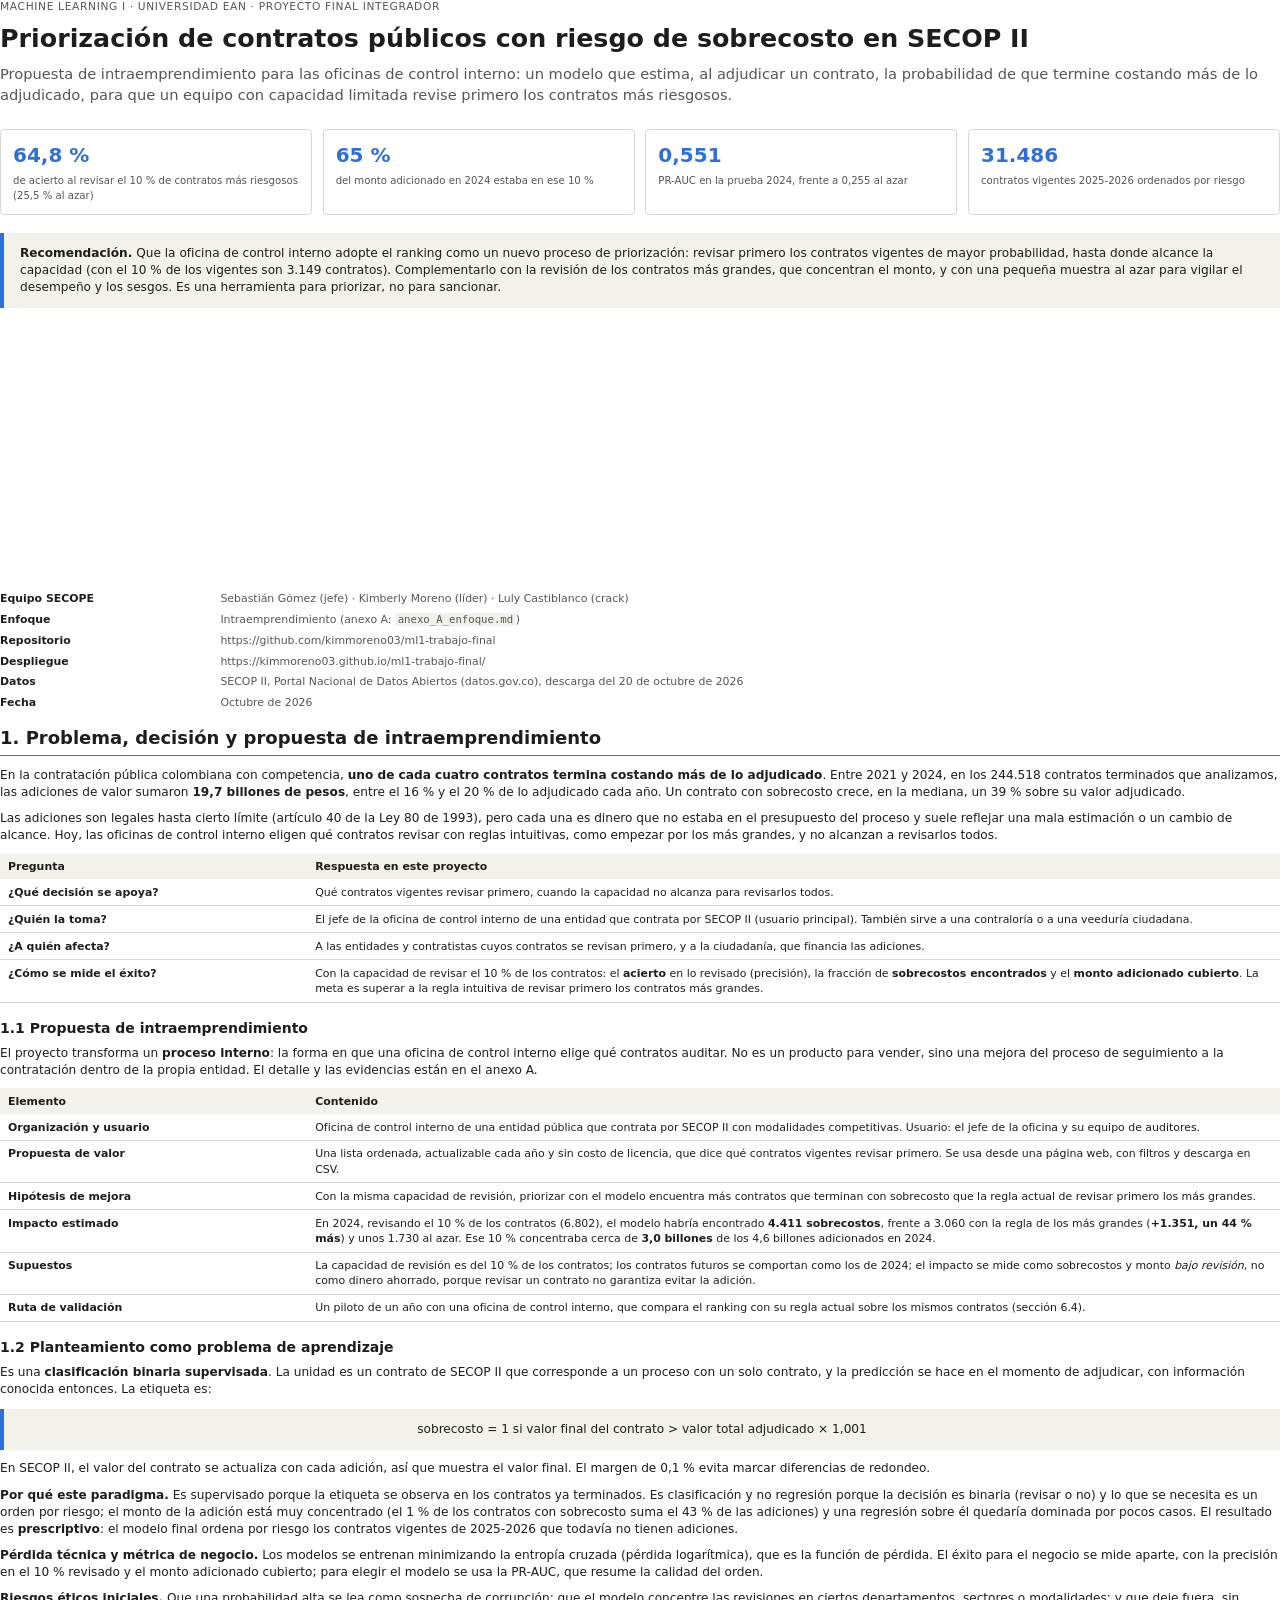
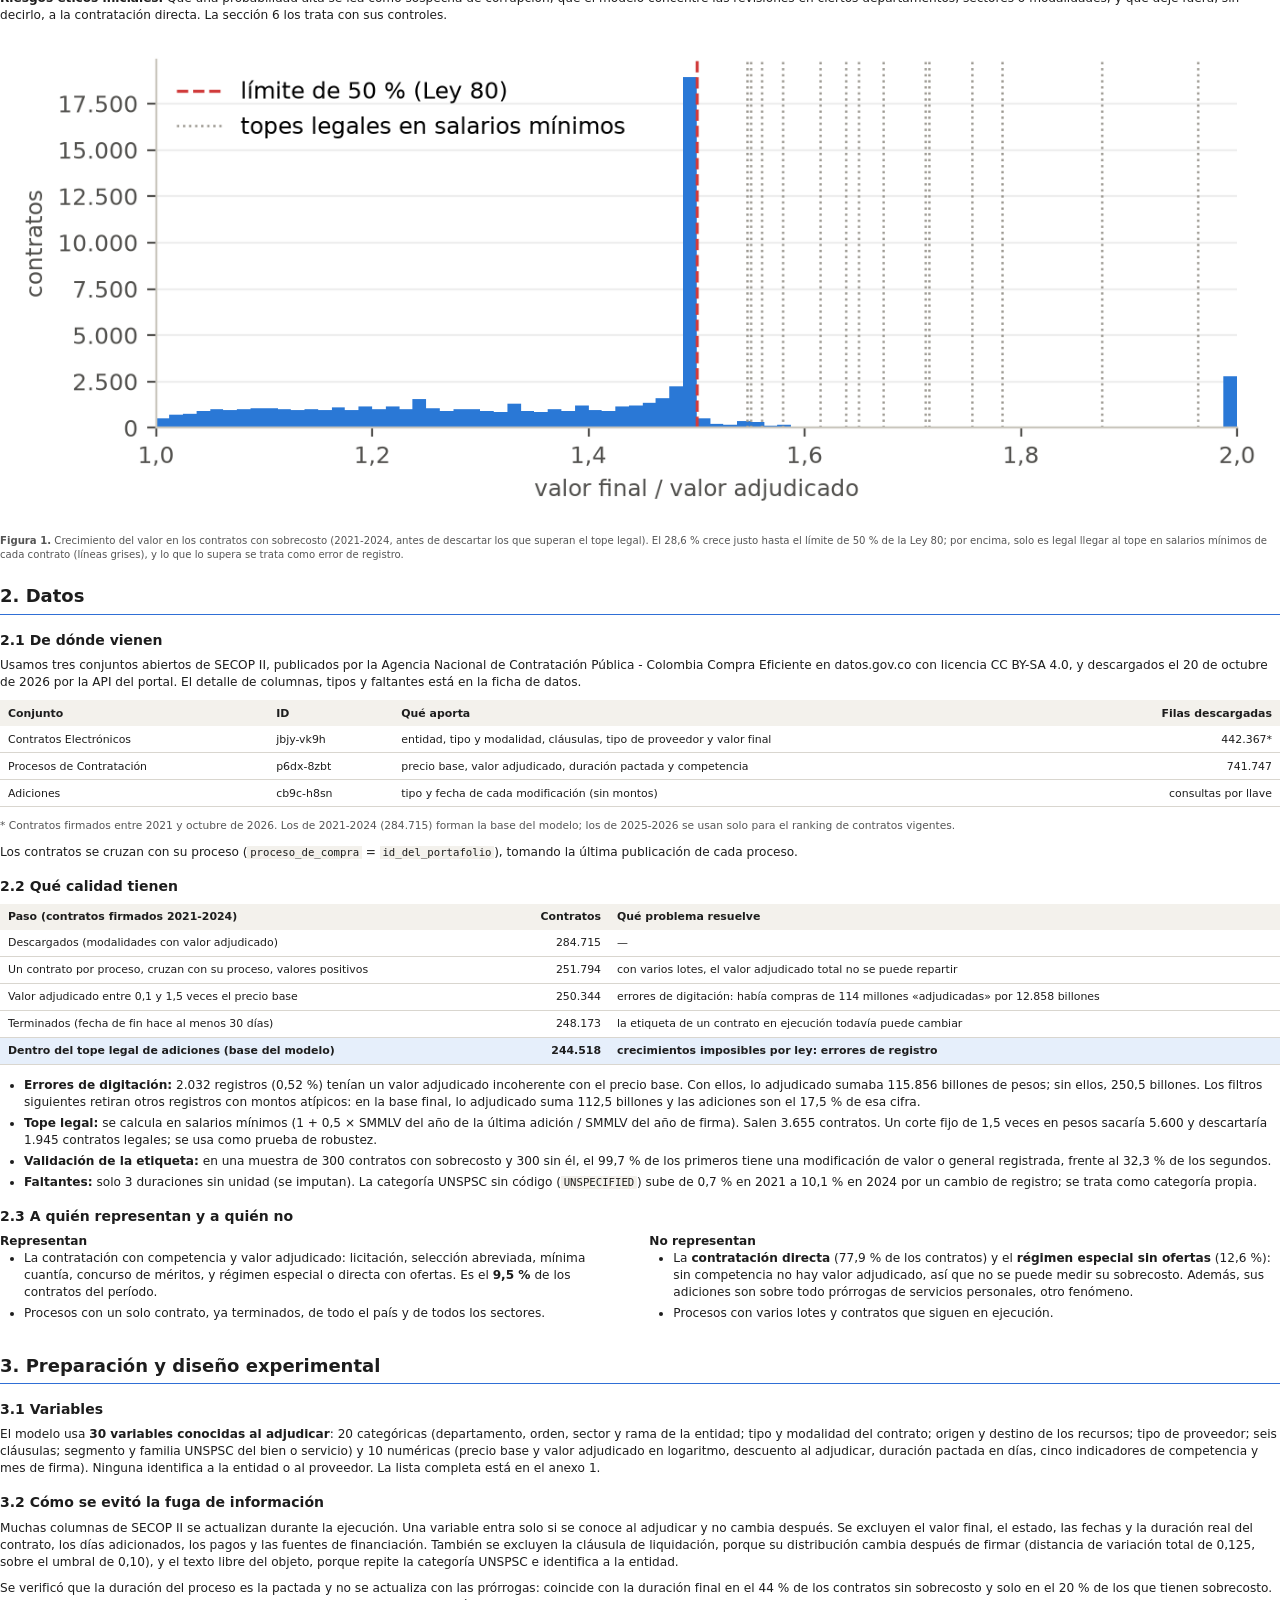
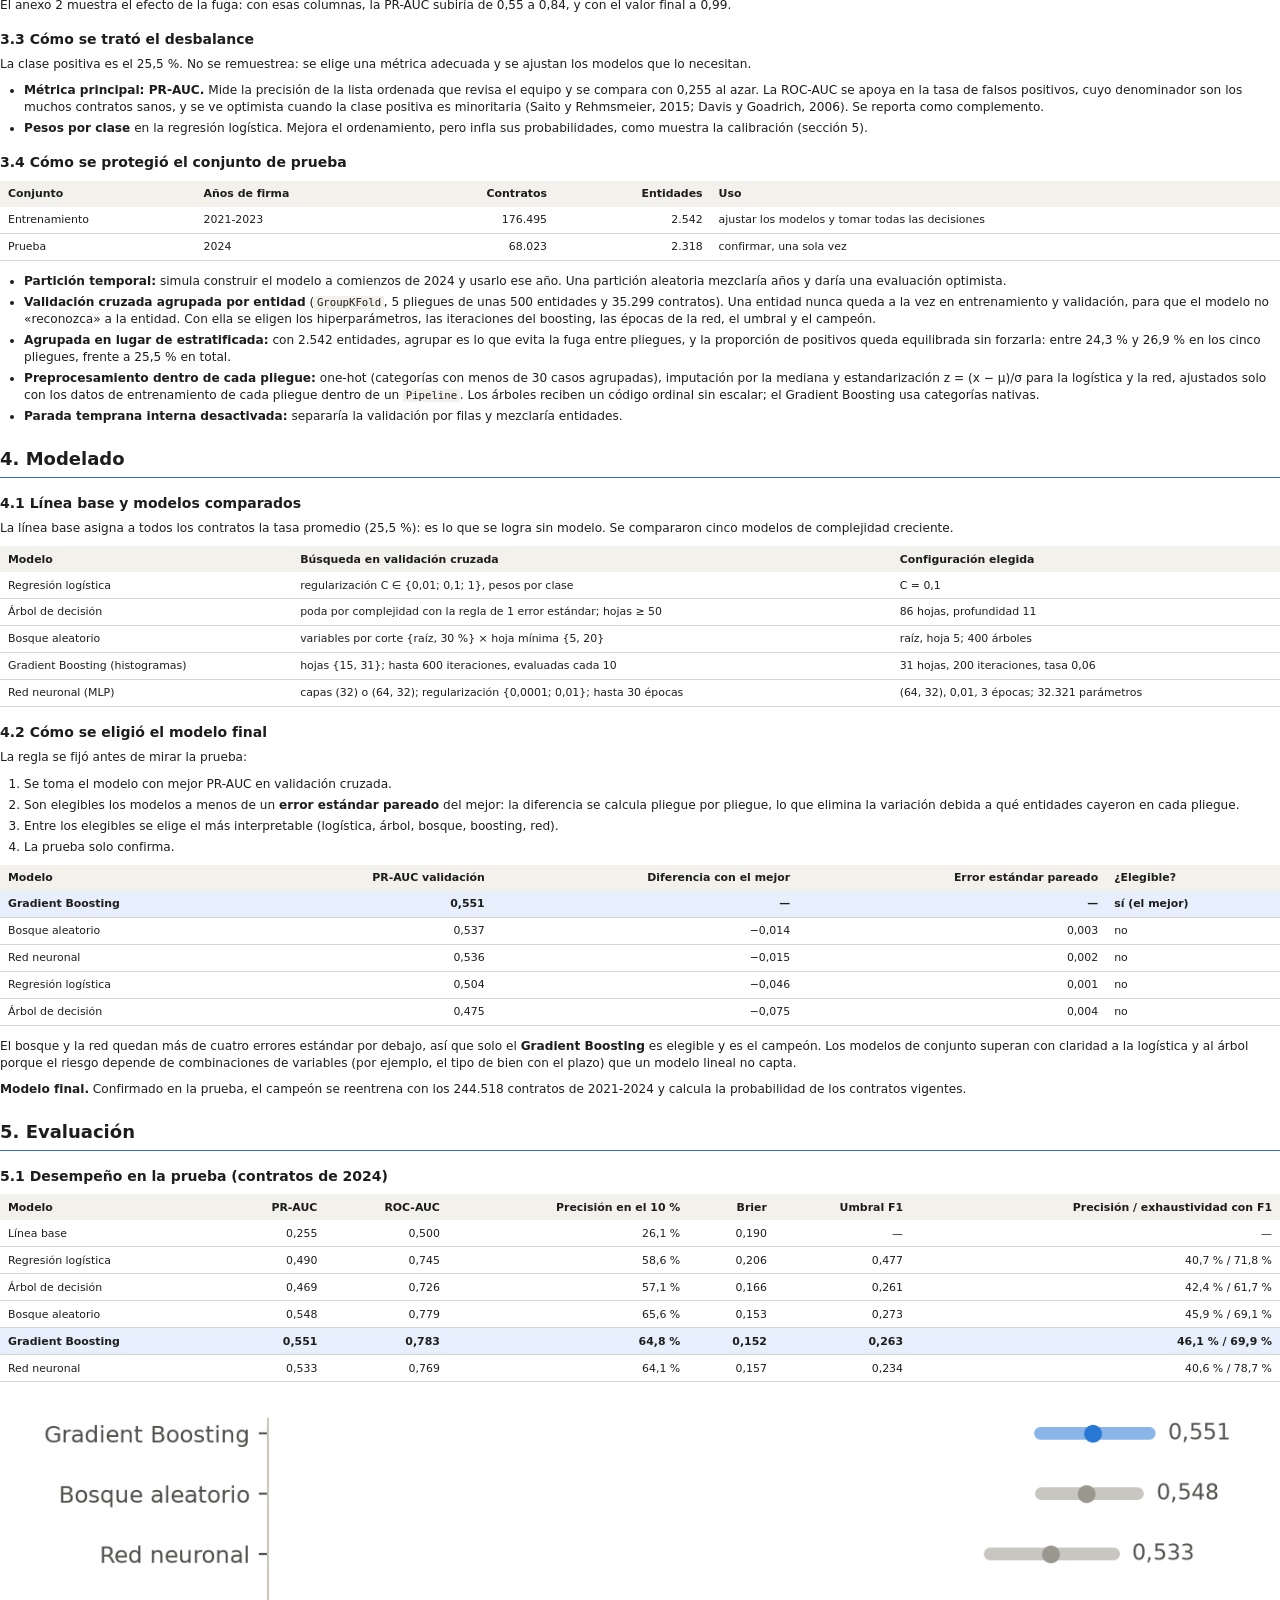
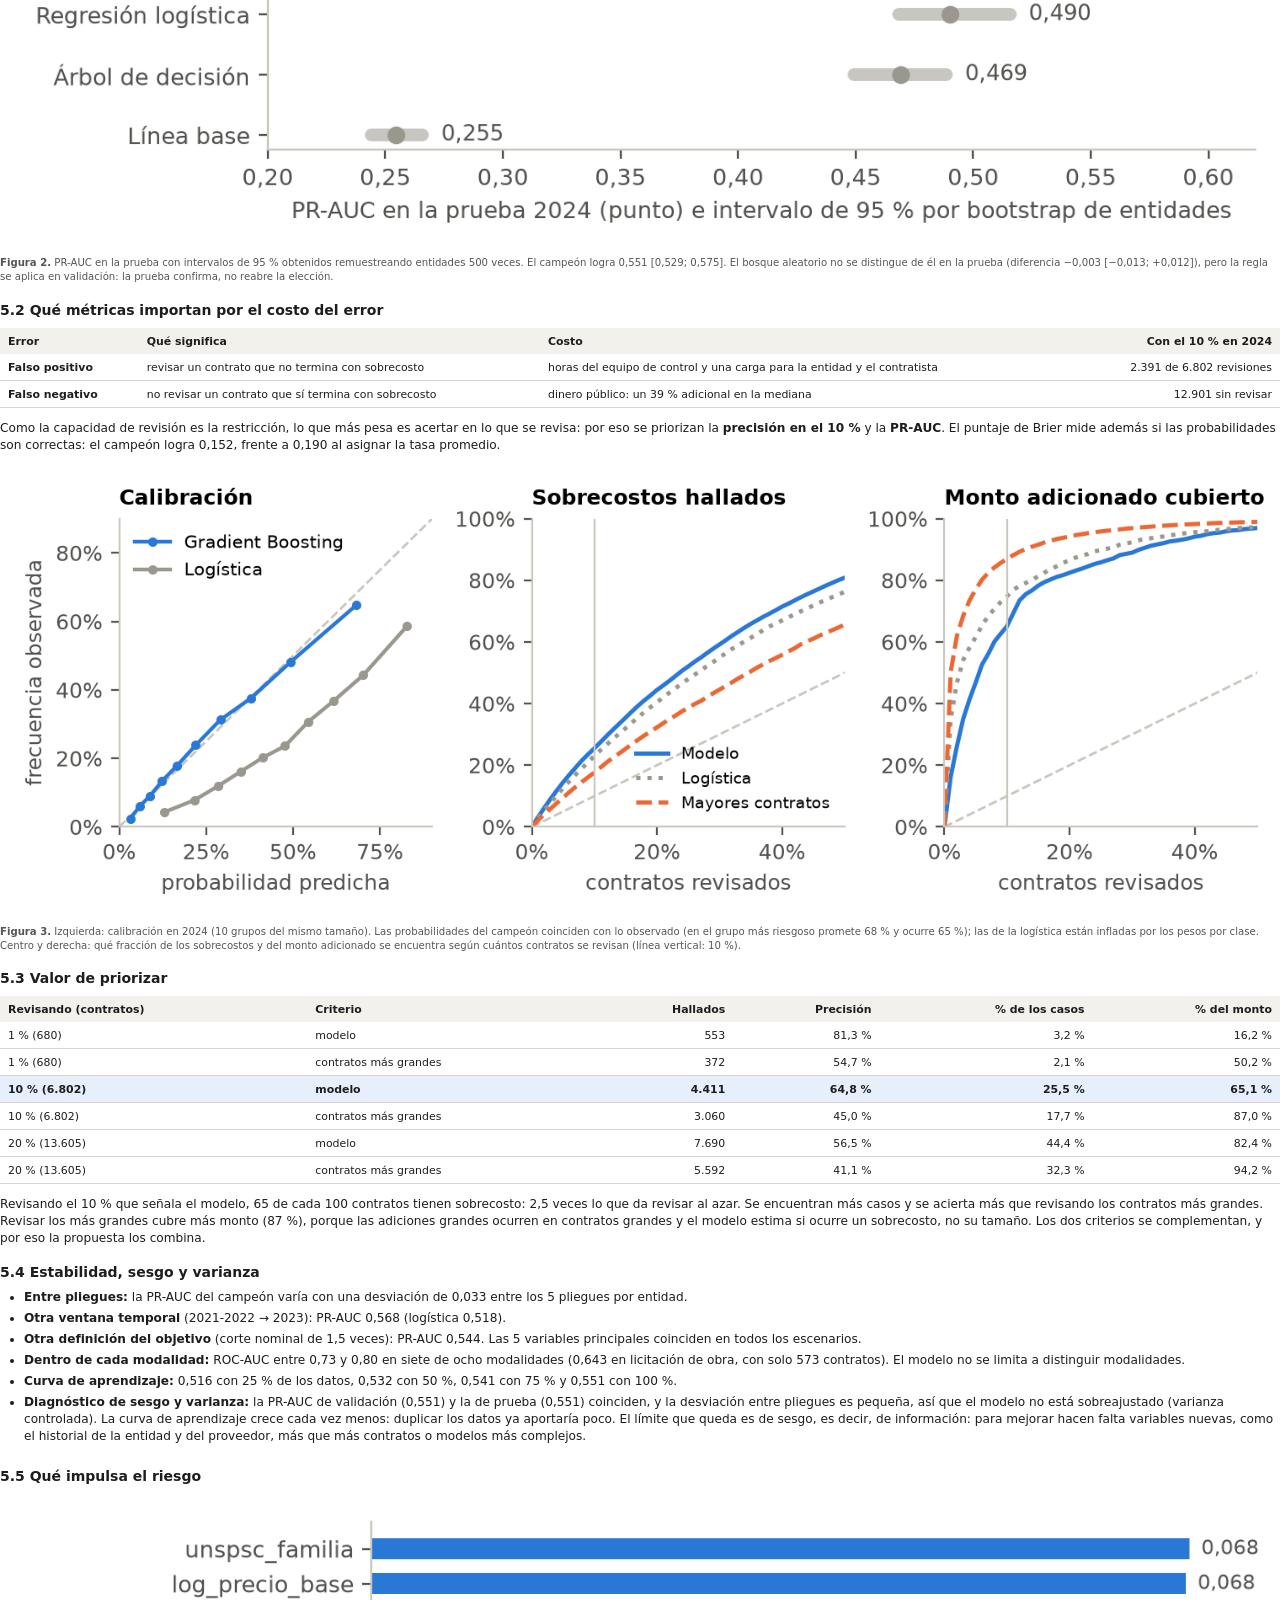
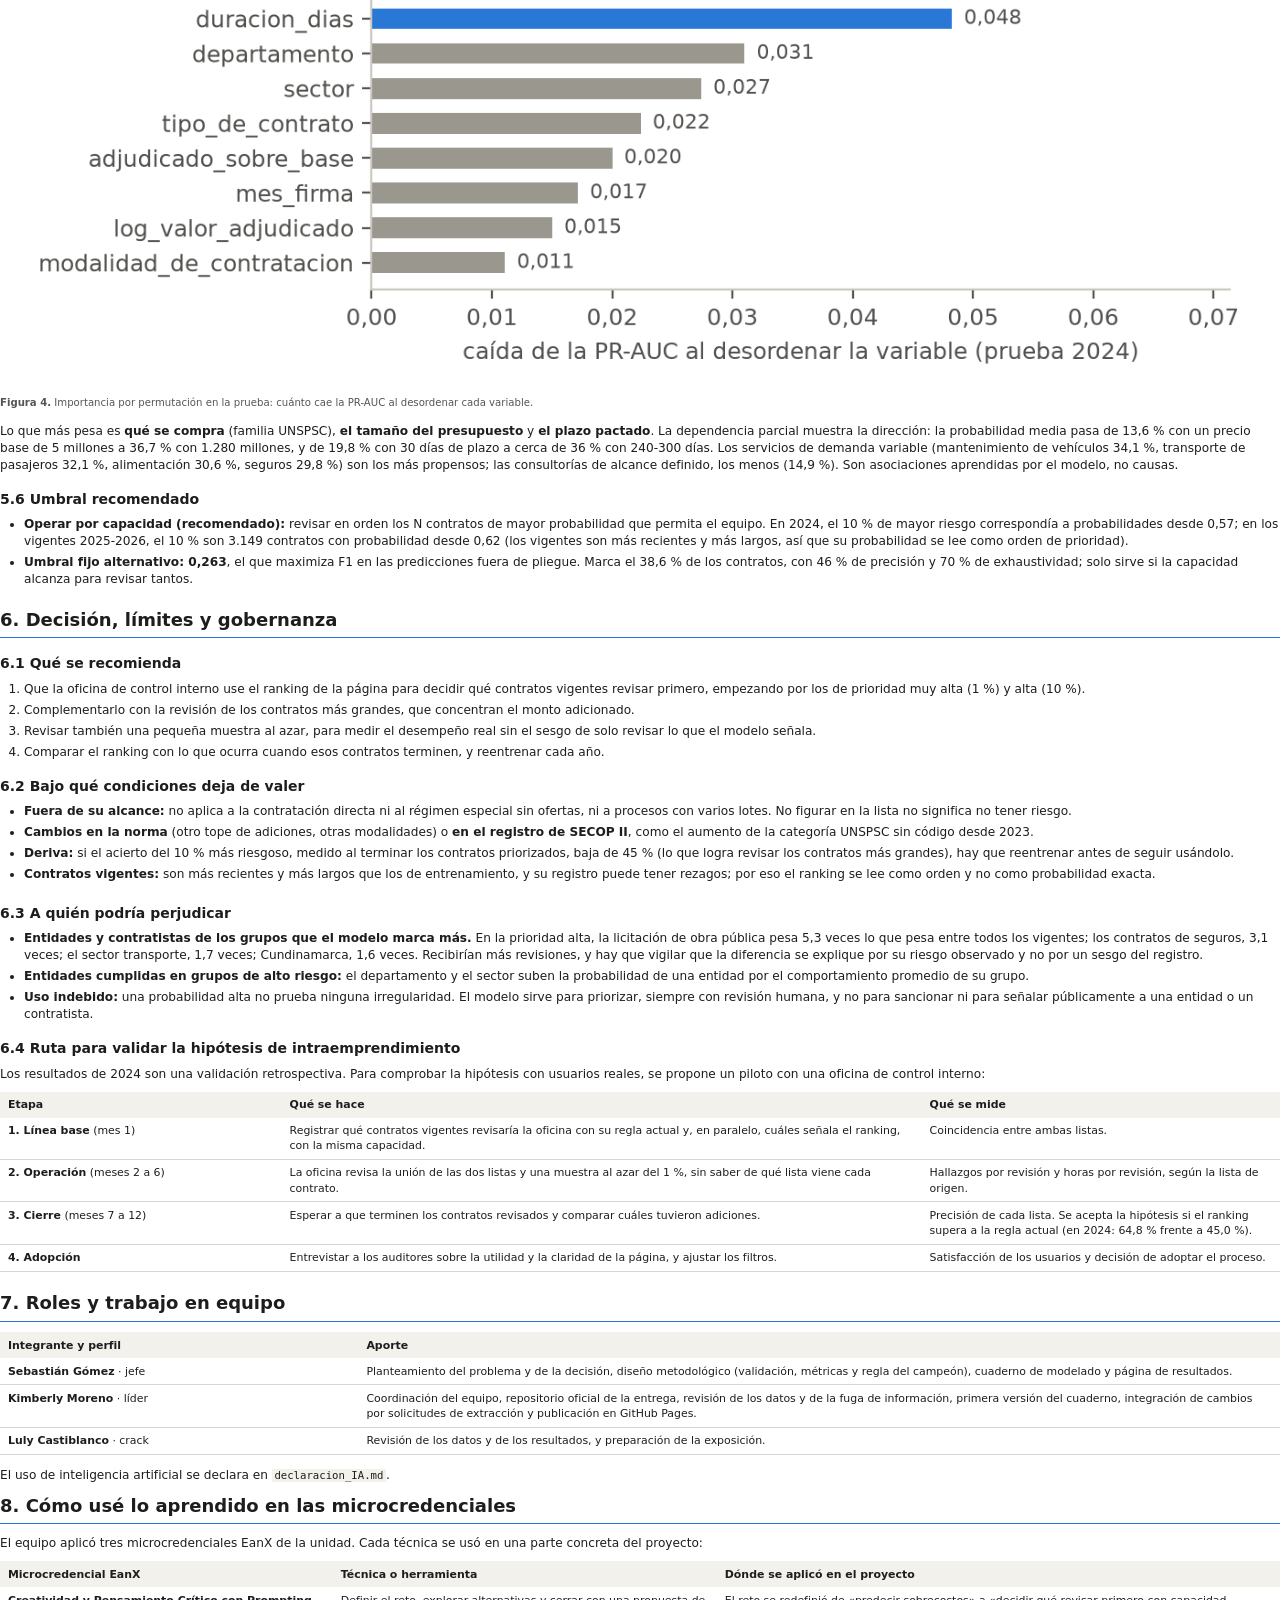
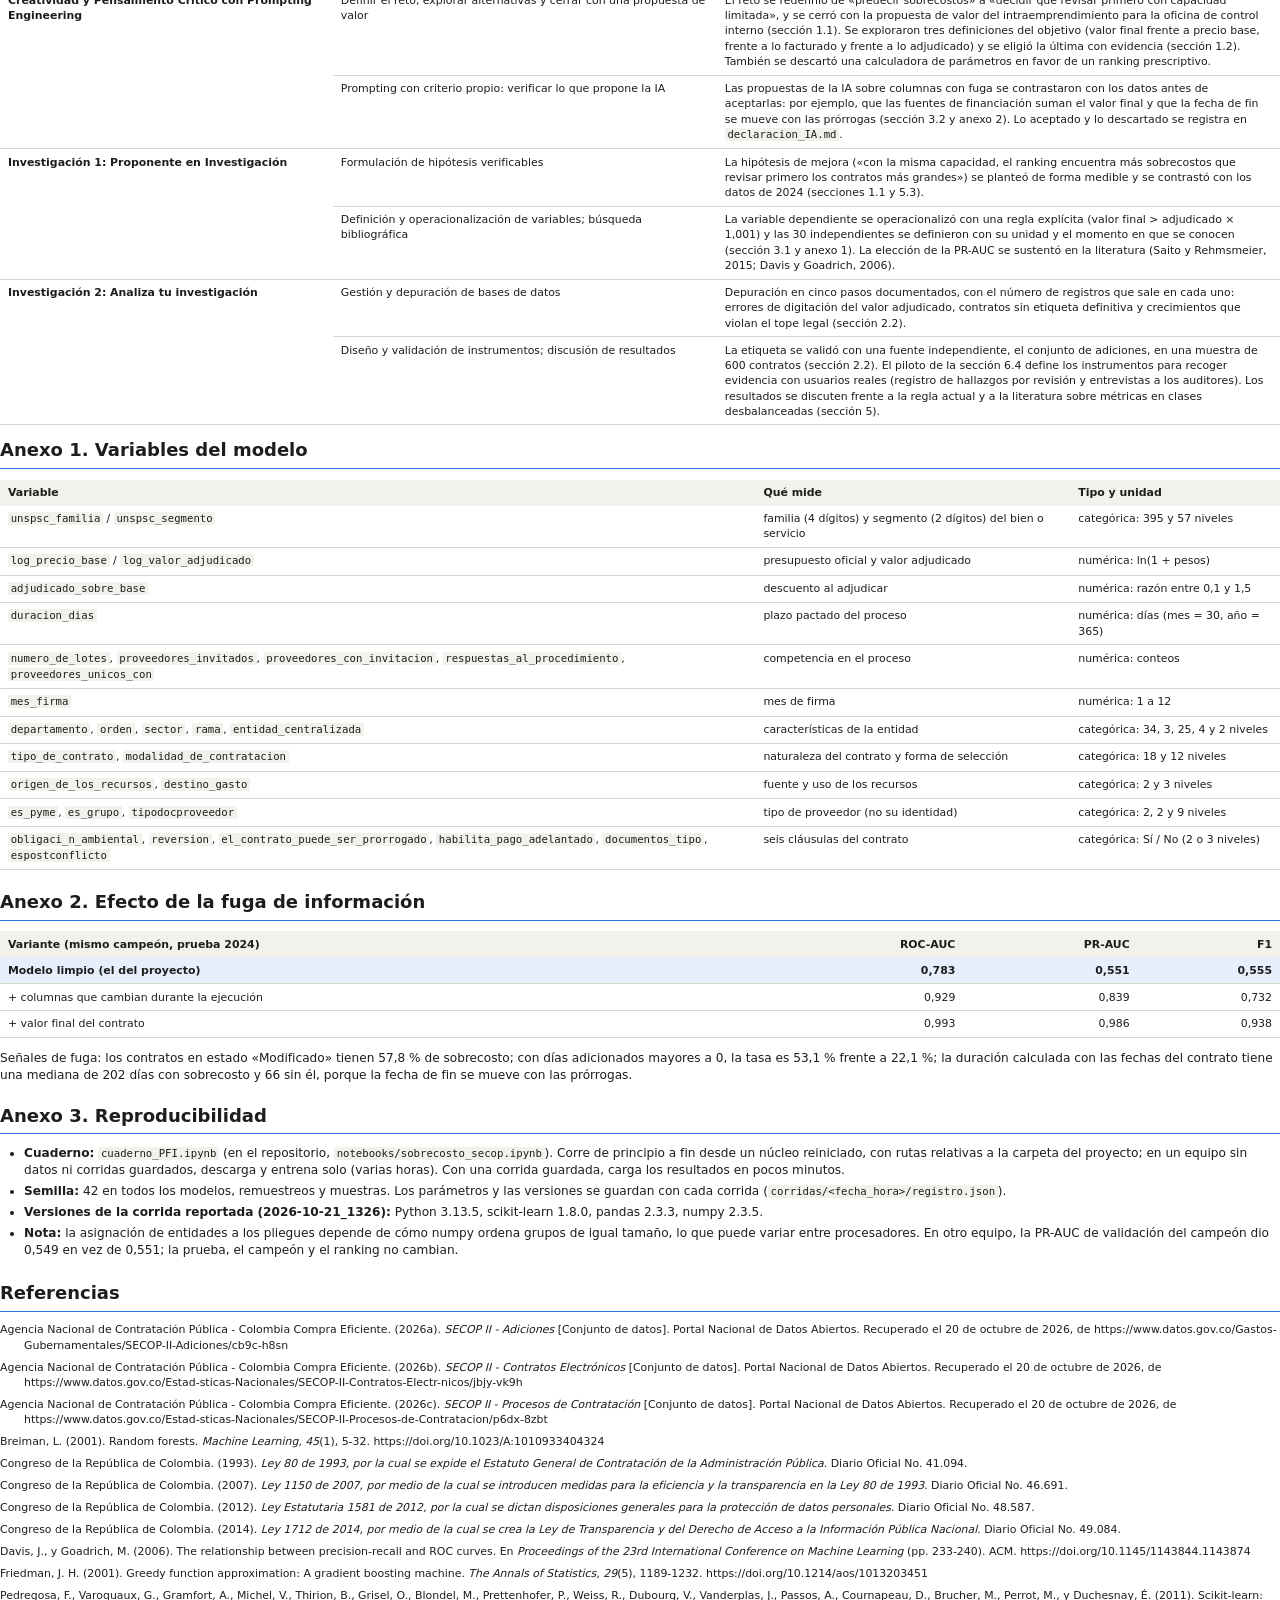
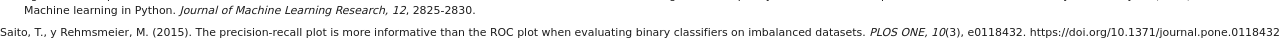
==== entrega/fuentes_pdf/informe_PFI.html @ fb0b143d "Entrega: enfoque de intraemprendimiento, anexo A y correcciones - Anexo A reescrito para el bono de " ====
<!doctype html>
<html lang="es">
<head>
<meta charset="utf-8">
<title>Informe PFI · Riesgo de sobrecosto en SECOP II · Equipo SECOPE</title>
<link rel="stylesheet" href="estilos.css">
</head>
<body>

<!-- PORTADA -->
<div class="antetitulo">Machine Learning I · Universidad EAN · Proyecto Final Integrador</div>
<h1>Priorización de contratos públicos con riesgo de sobrecosto en SECOP II</h1>
<div class="subtitulo">Propuesta de intraemprendimiento para las oficinas de control interno: un modelo que estima, al adjudicar un contrato, la probabilidad de que termine costando más de lo adjudicado, para que un equipo con capacidad limitada revise primero los contratos más riesgosos.</div>

<div class="kpis">
  <div class="kpi"><b>64,8 %</b><span>de acierto al revisar el 10 % de contratos más riesgosos (25,5 % al azar)</span></div>
  <div class="kpi"><b>65 %</b><span>del monto adicionado en 2024 estaba en ese 10 %</span></div>
  <div class="kpi"><b>0,551</b><span>PR-AUC en la prueba 2024, frente a 0,255 al azar</span></div>
  <div class="kpi"><b>31.486</b><span>contratos vigentes 2025-2026 ordenados por riesgo</span></div>
</div>

<div class="recuadro"><b>Recomendación.</b> Que la oficina de control interno adopte el ranking como un nuevo proceso de priorización: revisar primero los contratos vigentes de mayor probabilidad, hasta donde alcance la capacidad (con el 10 % de los vigentes son 3.149 contratos). Complementarlo con la revisión de los contratos más grandes, que concentran el monto, y con una pequeña muestra al azar para vigilar el desempeño y los sesgos. Es una herramienta para priorizar, no para sancionar.</div>

<table class="ficha">
  <tr><td>Equipo SECOPE</td><td>Sebastián Gómez (jefe) · Kimberly Moreno (líder) · Luly Castiblanco (crack)</td></tr>
  <tr><td>Enfoque</td><td>Intraemprendimiento (anexo A: <code>anexo_A_enfoque.md</code>)</td></tr>
  <tr><td>Repositorio</td><td>https://github.com/kimmoreno03/ml1-trabajo-final</td></tr>
  <tr><td>Despliegue</td><td>https://kimmoreno03.github.io/ml1-trabajo-final/</td></tr>
  <tr><td>Datos</td><td>SECOP II, Portal Nacional de Datos Abiertos (datos.gov.co), descarga del 20 de octubre de 2026</td></tr>
  <tr><td>Fecha</td><td>Octubre de 2026</td></tr>
</table>

<!-- 1 -->
<div class="seccion salto">
<h2>1. Problema, decisión y propuesta de intraemprendimiento</h2>

<p>En la contratación pública colombiana con competencia, <b>uno de cada cuatro contratos termina costando más de lo adjudicado</b>. Entre 2021 y 2024, en los 244.518 contratos terminados que analizamos, las adiciones de valor sumaron <b>19,7 billones de pesos</b>, entre el 16 % y el 20 % de lo adjudicado cada año. Un contrato con sobrecosto crece, en la mediana, un 39 % sobre su valor adjudicado.</p>
<p>Las adiciones son legales hasta cierto límite (artículo 40 de la Ley 80 de 1993), pero cada una es dinero que no estaba en el presupuesto del proceso y suele reflejar una mala estimación o un cambio de alcance. Hoy, las oficinas de control interno eligen qué contratos revisar con reglas intuitivas, como empezar por los más grandes, y no alcanzan a revisarlos todos.</p>

<table>
  <tr><th style="width:24%">Pregunta</th><th>Respuesta en este proyecto</th></tr>
  <tr><td><b>¿Qué decisión se apoya?</b></td><td>Qué contratos vigentes revisar primero, cuando la capacidad no alcanza para revisarlos todos.</td></tr>
  <tr><td><b>¿Quién la toma?</b></td><td>El jefe de la oficina de control interno de una entidad que contrata por SECOP II (usuario principal). También sirve a una contraloría o a una veeduría ciudadana.</td></tr>
  <tr><td><b>¿A quién afecta?</b></td><td>A las entidades y contratistas cuyos contratos se revisan primero, y a la ciudadanía, que financia las adiciones.</td></tr>
  <tr><td><b>¿Cómo se mide el éxito?</b></td><td>Con la capacidad de revisar el 10 % de los contratos: el <b>acierto</b> en lo revisado (precisión), la fracción de <b>sobrecostos encontrados</b> y el <b>monto adicionado cubierto</b>. La meta es superar a la regla intuitiva de revisar primero los contratos más grandes.</td></tr>
</table>

<h3>1.1 Propuesta de intraemprendimiento</h3>
<p>El proyecto transforma un <b>proceso interno</b>: la forma en que una oficina de control interno elige qué contratos auditar. No es un producto para vender, sino una mejora del proceso de seguimiento a la contratación dentro de la propia entidad. El detalle y las evidencias están en el anexo A.</p>
<table class="evitar">
  <tr><th style="width:24%">Elemento</th><th>Contenido</th></tr>
  <tr><td><b>Organización y usuario</b></td><td>Oficina de control interno de una entidad pública que contrata por SECOP II con modalidades competitivas. Usuario: el jefe de la oficina y su equipo de auditores.</td></tr>
  <tr><td><b>Propuesta de valor</b></td><td>Una lista ordenada, actualizable cada año y sin costo de licencia, que dice qué contratos vigentes revisar primero. Se usa desde una página web, con filtros y descarga en CSV.</td></tr>
  <tr><td><b>Hipótesis de mejora</b></td><td>Con la misma capacidad de revisión, priorizar con el modelo encuentra más contratos que terminan con sobrecosto que la regla actual de revisar primero los más grandes.</td></tr>
  <tr><td><b>Impacto estimado</b></td><td>En 2024, revisando el 10 % de los contratos (6.802), el modelo habría encontrado <b>4.411 sobrecostos</b>, frente a 3.060 con la regla de los más grandes (<b>+1.351, un 44 % más</b>) y unos 1.730 al azar. Ese 10 % concentraba cerca de <b>3,0 billones</b> de los 4,6 billones adicionados en 2024.</td></tr>
  <tr><td><b>Supuestos</b></td><td>La capacidad de revisión es del 10 % de los contratos; los contratos futuros se comportan como los de 2024; el impacto se mide como sobrecostos y monto <i>bajo revisión</i>, no como dinero ahorrado, porque revisar un contrato no garantiza evitar la adición.</td></tr>
  <tr><td><b>Ruta de validación</b></td><td>Un piloto de un año con una oficina de control interno, que compara el ranking con su regla actual sobre los mismos contratos (sección 6.4).</td></tr>
</table>

<h3>1.2 Planteamiento como problema de aprendizaje</h3>
<p>Es una <b>clasificación binaria supervisada</b>. La unidad es un contrato de SECOP II que corresponde a un proceso con un solo contrato, y la predicción se hace en el momento de adjudicar, con información conocida entonces. La etiqueta es:</p>
<div class="formula">sobrecosto = 1 si valor final del contrato &gt; valor total adjudicado × 1,001</div>
<p>En SECOP II, el valor del contrato se actualiza con cada adición, así que muestra el valor final. El margen de 0,1 % evita marcar diferencias de redondeo.</p>
<p><b>Por qué este paradigma.</b> Es supervisado porque la etiqueta se observa en los contratos ya terminados. Es clasificación y no regresión porque la decisión es binaria (revisar o no) y lo que se necesita es un orden por riesgo; el monto de la adición está muy concentrado (el 1 % de los contratos con sobrecosto suma el 43 % de las adiciones) y una regresión sobre él quedaría dominada por pocos casos. El resultado es <b>prescriptivo</b>: el modelo final ordena por riesgo los contratos vigentes de 2025-2026 que todavía no tienen adiciones.</p>
<p><b>Pérdida técnica y métrica de negocio.</b> Los modelos se entrenan minimizando la entropía cruzada (pérdida logarítmica), que es la función de pérdida. El éxito para el negocio se mide aparte, con la precisión en el 10 % revisado y el monto adicionado cubierto; para elegir el modelo se usa la PR-AUC, que resume la calidad del orden.</p>
<p><b>Riesgos éticos iniciales.</b> Que una probabilidad alta se lea como sospecha de corrupción; que el modelo concentre las revisiones en ciertos departamentos, sectores o modalidades; y que deje fuera, sin decirlo, a la contratación directa. La sección 6 los trata con sus controles.</p>

<figure class="evitar">
  <img src="img/fig-002-000.png" alt="Histograma del crecimiento del valor en contratos con sobrecosto">
  <figcaption><b>Figura 1.</b> Crecimiento del valor en los contratos con sobrecosto (2021-2024, antes de descartar los que superan el tope legal). El 28,6 % crece justo hasta el límite de 50 % de la Ley 80; por encima, solo es legal llegar al tope en salarios mínimos de cada contrato (líneas grises), y lo que lo supera se trata como error de registro.</figcaption>
</figure>
</div>

<!-- 2 -->
<div class="seccion">
<h2>2. Datos</h2>
<h3>2.1 De dónde vienen</h3>
<p>Usamos tres conjuntos abiertos de SECOP II, publicados por la Agencia Nacional de Contratación Pública - Colombia Compra Eficiente en datos.gov.co con licencia CC BY-SA 4.0, y descargados el 20 de octubre de 2026 por la API del portal. El detalle de columnas, tipos y faltantes está en la ficha de datos.</p>
<table>
  <tr><th>Conjunto</th><th>ID</th><th>Qué aporta</th><th class="n">Filas descargadas</th></tr>
  <tr><td>Contratos Electrónicos</td><td>jbjy-vk9h</td><td>entidad, tipo y modalidad, cláusulas, tipo de proveedor y valor final</td><td class="n">442.367*</td></tr>
  <tr><td>Procesos de Contratación</td><td>p6dx-8zbt</td><td>precio base, valor adjudicado, duración pactada y competencia</td><td class="n">741.747</td></tr>
  <tr><td>Adiciones</td><td>cb9c-h8sn</td><td>tipo y fecha de cada modificación (sin montos)</td><td class="n">consultas por llave</td></tr>
</table>
<p style="font-size:8pt;color:#555">* Contratos firmados entre 2021 y octubre de 2026. Los de 2021-2024 (284.715) forman la base del modelo; los de 2025-2026 se usan solo para el ranking de contratos vigentes.</p>
<p>Los contratos se cruzan con su proceso (<code>proceso_de_compra</code> = <code>id_del_portafolio</code>), tomando la última publicación de cada proceso.</p>

<h3>2.2 Qué calidad tienen</h3>
<table>
  <tr><th>Paso (contratos firmados 2021-2024)</th><th class="n">Contratos</th><th>Qué problema resuelve</th></tr>
  <tr><td>Descargados (modalidades con valor adjudicado)</td><td class="n">284.715</td><td>—</td></tr>
  <tr><td>Un contrato por proceso, cruzan con su proceso, valores positivos</td><td class="n">251.794</td><td>con varios lotes, el valor adjudicado total no se puede repartir</td></tr>
  <tr><td>Valor adjudicado entre 0,1 y 1,5 veces el precio base</td><td class="n">250.344</td><td>errores de digitación: había compras de 114 millones «adjudicadas» por 12.858 billones</td></tr>
  <tr><td>Terminados (fecha de fin hace al menos 30 días)</td><td class="n">248.173</td><td>la etiqueta de un contrato en ejecución todavía puede cambiar</td></tr>
  <tr class="destacada"><td>Dentro del tope legal de adiciones (base del modelo)</td><td class="n">244.518</td><td>crecimientos imposibles por ley: errores de registro</td></tr>
</table>
<ul>
  <li><b>Errores de digitación:</b> 2.032 registros (0,52 %) tenían un valor adjudicado incoherente con el precio base. Con ellos, lo adjudicado sumaba 115.856 billones de pesos; sin ellos, 250,5 billones. Los filtros siguientes retiran otros registros con montos atípicos: en la base final, lo adjudicado suma 112,5 billones y las adiciones son el 17,5 % de esa cifra.</li>
  <li><b>Tope legal:</b> se calcula en salarios mínimos (1 + 0,5 × SMMLV del año de la última adición / SMMLV del año de firma). Salen 3.655 contratos. Un corte fijo de 1,5 veces en pesos sacaría 5.600 y descartaría 1.945 contratos legales; se usa como prueba de robustez.</li>
  <li><b>Validación de la etiqueta:</b> en una muestra de 300 contratos con sobrecosto y 300 sin él, el 99,7 % de los primeros tiene una modificación de valor o general registrada, frente al 32,3 % de los segundos.</li>
  <li><b>Faltantes:</b> solo 3 duraciones sin unidad (se imputan). La categoría UNSPSC sin código (<code>UNSPECIFIED</code>) sube de 0,7 % en 2021 a 10,1 % en 2024 por un cambio de registro; se trata como categoría propia.</li>
</ul>

<h3>2.3 A quién representan y a quién no</h3>
<div class="dos">
  <div><b>Representan</b>
    <ul>
      <li>La contratación con competencia y valor adjudicado: licitación, selección abreviada, mínima cuantía, concurso de méritos, y régimen especial o directa con ofertas. Es el <b>9,5 %</b> de los contratos del período.</li>
      <li>Procesos con un solo contrato, ya terminados, de todo el país y de todos los sectores.</li>
    </ul>
  </div>
  <div><b>No representan</b>
    <ul>
      <li>La <b>contratación directa</b> (77,9 % de los contratos) y el <b>régimen especial sin ofertas</b> (12,6 %): sin competencia no hay valor adjudicado, así que no se puede medir su sobrecosto. Además, sus adiciones son sobre todo prórrogas de servicios personales, otro fenómeno.</li>
      <li>Procesos con varios lotes y contratos que siguen en ejecución.</li>
    </ul>
  </div>
</div>
</div>

<!-- 3 -->
<div class="seccion">
<h2>3. Preparación y diseño experimental</h2>
<h3>3.1 Variables</h3>
<p>El modelo usa <b>30 variables conocidas al adjudicar</b>: 20 categóricas (departamento, orden, sector y rama de la entidad; tipo y modalidad del contrato; origen y destino de los recursos; tipo de proveedor; seis cláusulas; segmento y familia UNSPSC del bien o servicio) y 10 numéricas (precio base y valor adjudicado en logaritmo, descuento al adjudicar, duración pactada en días, cinco indicadores de competencia y mes de firma). Ninguna identifica a la entidad o al proveedor. La lista completa está en el anexo 1.</p>

<h3>3.2 Cómo se evitó la fuga de información</h3>
<p>Muchas columnas de SECOP II se actualizan durante la ejecución. Una variable entra solo si se conoce al adjudicar y no cambia después. Se excluyen el valor final, el estado, las fechas y la duración real del contrato, los días adicionados, los pagos y las fuentes de financiación. También se excluyen la cláusula de liquidación, porque su distribución cambia después de firmar (distancia de variación total de 0,125, sobre el umbral de 0,10), y el texto libre del objeto, porque repite la categoría UNSPSC e identifica a la entidad.</p>
<p>Se verificó que la duración del proceso es la pactada y no se actualiza con las prórrogas: coincide con la duración final en el 44 % de los contratos sin sobrecosto y solo en el 20 % de los que tienen sobrecosto. El anexo 2 muestra el efecto de la fuga: con esas columnas, la PR-AUC subiría de 0,55 a 0,84, y con el valor final a 0,99.</p>

<h3>3.3 Cómo se trató el desbalance</h3>
<p>La clase positiva es el 25,5 %. No se remuestrea: se elige una métrica adecuada y se ajustan los modelos que lo necesitan.</p>
<ul>
  <li><b>Métrica principal: PR-AUC.</b> Mide la precisión de la lista ordenada que revisa el equipo y se compara con 0,255 al azar. La ROC-AUC se apoya en la tasa de falsos positivos, cuyo denominador son los muchos contratos sanos, y se ve optimista cuando la clase positiva es minoritaria (Saito y Rehmsmeier, 2015; Davis y Goadrich, 2006). Se reporta como complemento.</li>
  <li><b>Pesos por clase</b> en la regresión logística. Mejora el ordenamiento, pero infla sus probabilidades, como muestra la calibración (sección 5).</li>
</ul>

<h3>3.4 Cómo se protegió el conjunto de prueba</h3>
<table>
  <tr><th>Conjunto</th><th>Años de firma</th><th class="n">Contratos</th><th class="n">Entidades</th><th>Uso</th></tr>
  <tr><td>Entrenamiento</td><td>2021-2023</td><td class="n">176.495</td><td class="n">2.542</td><td>ajustar los modelos y tomar todas las decisiones</td></tr>
  <tr><td>Prueba</td><td>2024</td><td class="n">68.023</td><td class="n">2.318</td><td>confirmar, una sola vez</td></tr>
</table>
<ul>
  <li><b>Partición temporal:</b> simula construir el modelo a comienzos de 2024 y usarlo ese año. Una partición aleatoria mezclaría años y daría una evaluación optimista.</li>
  <li><b>Validación cruzada agrupada por entidad</b> (<code>GroupKFold</code>, 5 pliegues de unas 500 entidades y 35.299 contratos). Una entidad nunca queda a la vez en entrenamiento y validación, para que el modelo no «reconozca» a la entidad. Con ella se eligen los hiperparámetros, las iteraciones del boosting, las épocas de la red, el umbral y el campeón.</li>
  <li><b>Agrupada en lugar de estratificada:</b> con 2.542 entidades, agrupar es lo que evita la fuga entre pliegues, y la proporción de positivos queda equilibrada sin forzarla: entre 24,3 % y 26,9 % en los cinco pliegues, frente a 25,5 % en total.</li>
  <li><b>Preprocesamiento dentro de cada pliegue:</b> one-hot (categorías con menos de 30 casos agrupadas), imputación por la mediana y estandarización z = (x − μ)/σ para la logística y la red, ajustados solo con los datos de entrenamiento de cada pliegue dentro de un <code>Pipeline</code>. Los árboles reciben un código ordinal sin escalar; el Gradient Boosting usa categorías nativas.</li>
  <li><b>Parada temprana interna desactivada:</b> separaría la validación por filas y mezclaría entidades.</li>
</ul>
</div>

<!-- 4 -->
<div class="seccion">
<h2>4. Modelado</h2>
<h3>4.1 Línea base y modelos comparados</h3>
<p>La línea base asigna a todos los contratos la tasa promedio (25,5 %): es lo que se logra sin modelo. Se compararon cinco modelos de complejidad creciente.</p>
<table>
  <tr><th>Modelo</th><th>Búsqueda en validación cruzada</th><th>Configuración elegida</th></tr>
  <tr><td>Regresión logística</td><td>regularización C ∈ {0,01; 0,1; 1}, pesos por clase</td><td>C = 0,1</td></tr>
  <tr><td>Árbol de decisión</td><td>poda por complejidad con la regla de 1 error estándar; hojas ≥ 50</td><td>86 hojas, profundidad 11</td></tr>
  <tr><td>Bosque aleatorio</td><td>variables por corte {raíz, 30 %} × hoja mínima {5, 20}</td><td>raíz, hoja 5; 400 árboles</td></tr>
  <tr><td>Gradient Boosting (histogramas)</td><td>hojas {15, 31}; hasta 600 iteraciones, evaluadas cada 10</td><td>31 hojas, 200 iteraciones, tasa 0,06</td></tr>
  <tr><td>Red neuronal (MLP)</td><td>capas (32) o (64, 32); regularización {0,0001; 0,01}; hasta 30 épocas</td><td>(64, 32), 0,01, 3 épocas; 32.321 parámetros</td></tr>
</table>

<h3>4.2 Cómo se eligió el modelo final</h3>
<p>La regla se fijó antes de mirar la prueba:</p>
<ol>
  <li>Se toma el modelo con mejor PR-AUC en validación cruzada.</li>
  <li>Son elegibles los modelos a menos de un <b>error estándar pareado</b> del mejor: la diferencia se calcula pliegue por pliegue, lo que elimina la variación debida a qué entidades cayeron en cada pliegue.</li>
  <li>Entre los elegibles se elige el más interpretable (logística, árbol, bosque, boosting, red).</li>
  <li>La prueba solo confirma.</li>
</ol>
<table>
  <tr><th>Modelo</th><th class="n">PR-AUC validación</th><th class="n">Diferencia con el mejor</th><th class="n">Error estándar pareado</th><th>¿Elegible?</th></tr>
  <tr class="destacada"><td>Gradient Boosting</td><td class="n">0,551</td><td class="n">—</td><td class="n">—</td><td>sí (el mejor)</td></tr>
  <tr><td>Bosque aleatorio</td><td class="n">0,537</td><td class="n">−0,014</td><td class="n">0,003</td><td>no</td></tr>
  <tr><td>Red neuronal</td><td class="n">0,536</td><td class="n">−0,015</td><td class="n">0,002</td><td>no</td></tr>
  <tr><td>Regresión logística</td><td class="n">0,504</td><td class="n">−0,046</td><td class="n">0,001</td><td>no</td></tr>
  <tr><td>Árbol de decisión</td><td class="n">0,475</td><td class="n">−0,075</td><td class="n">0,004</td><td>no</td></tr>
</table>
<p>El bosque y la red quedan más de cuatro errores estándar por debajo, así que solo el <b>Gradient Boosting</b> es elegible y es el campeón. Los modelos de conjunto superan con claridad a la logística y al árbol porque el riesgo depende de combinaciones de variables (por ejemplo, el tipo de bien con el plazo) que un modelo lineal no capta.</p>
<p><b>Modelo final.</b> Confirmado en la prueba, el campeón se reentrena con los 244.518 contratos de 2021-2024 y calcula la probabilidad de los contratos vigentes.</p>
</div>

<!-- 5 -->
<div class="seccion">
<h2>5. Evaluación</h2>
<h3>5.1 Desempeño en la prueba (contratos de 2024)</h3>
<table>
  <tr><th>Modelo</th><th class="n">PR-AUC</th><th class="n">ROC-AUC</th><th class="n">Precisión en el 10 %</th><th class="n">Brier</th><th class="n">Umbral F1</th><th class="n">Precisión / exhaustividad con F1</th></tr>
  <tr><td>Línea base</td><td class="n">0,255</td><td class="n">0,500</td><td class="n">26,1 %</td><td class="n">0,190</td><td class="n">—</td><td class="n">—</td></tr>
  <tr><td>Regresión logística</td><td class="n">0,490</td><td class="n">0,745</td><td class="n">58,6 %</td><td class="n">0,206</td><td class="n">0,477</td><td class="n">40,7 % / 71,8 %</td></tr>
  <tr><td>Árbol de decisión</td><td class="n">0,469</td><td class="n">0,726</td><td class="n">57,1 %</td><td class="n">0,166</td><td class="n">0,261</td><td class="n">42,4 % / 61,7 %</td></tr>
  <tr><td>Bosque aleatorio</td><td class="n">0,548</td><td class="n">0,779</td><td class="n">65,6 %</td><td class="n">0,153</td><td class="n">0,273</td><td class="n">45,9 % / 69,1 %</td></tr>
  <tr class="destacada"><td>Gradient Boosting</td><td class="n">0,551</td><td class="n">0,783</td><td class="n">64,8 %</td><td class="n">0,152</td><td class="n">0,263</td><td class="n">46,1 % / 69,9 %</td></tr>
  <tr><td>Red neuronal</td><td class="n">0,533</td><td class="n">0,769</td><td class="n">64,1 %</td><td class="n">0,157</td><td class="n">0,234</td><td class="n">40,6 % / 78,7 %</td></tr>
</table>
<figure class="evitar">
  <img src="img/fig-006-001.png" alt="PR-AUC en la prueba con intervalos de confianza por modelo">
  <figcaption><b>Figura 2.</b> PR-AUC en la prueba con intervalos de 95 % obtenidos remuestreando entidades 500 veces. El campeón logra 0,551 [0,529; 0,575]. El bosque aleatorio no se distingue de él en la prueba (diferencia −0,003 [−0,013; +0,012]), pero la regla se aplica en validación: la prueba confirma, no reabre la elección.</figcaption>
</figure>

<h3>5.2 Qué métricas importan por el costo del error</h3>
<table>
  <tr><th>Error</th><th>Qué significa</th><th>Costo</th><th class="n">Con el 10 % en 2024</th></tr>
  <tr><td><b>Falso positivo</b></td><td>revisar un contrato que no termina con sobrecosto</td><td>horas del equipo de control y una carga para la entidad y el contratista</td><td class="n">2.391 de 6.802 revisiones</td></tr>
  <tr><td><b>Falso negativo</b></td><td>no revisar un contrato que sí termina con sobrecosto</td><td>dinero público: un 39 % adicional en la mediana</td><td class="n">12.901 sin revisar</td></tr>
</table>
<p>Como la capacidad de revisión es la restricción, lo que más pesa es acertar en lo que se revisa: por eso se priorizan la <b>precisión en el 10 %</b> y la <b>PR-AUC</b>. El puntaje de Brier mide además si las probabilidades son correctas: el campeón logra 0,152, frente a 0,190 al asignar la tasa promedio.</p>

<figure class="evitar">
  <img src="img/fig-007-002.png" alt="Calibración, sobrecostos hallados y monto adicionado cubierto">
  <figcaption><b>Figura 3.</b> Izquierda: calibración en 2024 (10 grupos del mismo tamaño). Las probabilidades del campeón coinciden con lo observado (en el grupo más riesgoso promete 68 % y ocurre 65 %); las de la logística están infladas por los pesos por clase. Centro y derecha: qué fracción de los sobrecostos y del monto adicionado se encuentra según cuántos contratos se revisan (línea vertical: 10 %).</figcaption>
</figure>

<h3>5.3 Valor de priorizar</h3>
<table>
  <tr><th>Revisando (contratos)</th><th>Criterio</th><th class="n">Hallados</th><th class="n">Precisión</th><th class="n">% de los casos</th><th class="n">% del monto</th></tr>
  <tr><td>1 % (680)</td><td>modelo</td><td class="n">553</td><td class="n">81,3 %</td><td class="n">3,2 %</td><td class="n">16,2 %</td></tr>
  <tr><td>1 % (680)</td><td>contratos más grandes</td><td class="n">372</td><td class="n">54,7 %</td><td class="n">2,1 %</td><td class="n">50,2 %</td></tr>
  <tr class="destacada"><td>10 % (6.802)</td><td>modelo</td><td class="n">4.411</td><td class="n">64,8 %</td><td class="n">25,5 %</td><td class="n">65,1 %</td></tr>
  <tr><td>10 % (6.802)</td><td>contratos más grandes</td><td class="n">3.060</td><td class="n">45,0 %</td><td class="n">17,7 %</td><td class="n">87,0 %</td></tr>
  <tr><td>20 % (13.605)</td><td>modelo</td><td class="n">7.690</td><td class="n">56,5 %</td><td class="n">44,4 %</td><td class="n">82,4 %</td></tr>
  <tr><td>20 % (13.605)</td><td>contratos más grandes</td><td class="n">5.592</td><td class="n">41,1 %</td><td class="n">32,3 %</td><td class="n">94,2 %</td></tr>
</table>
<p>Revisando el 10 % que señala el modelo, 65 de cada 100 contratos tienen sobrecosto: 2,5 veces lo que da revisar al azar. Se encuentran más casos y se acierta más que revisando los contratos más grandes. Revisar los más grandes cubre más monto (87 %), porque las adiciones grandes ocurren en contratos grandes y el modelo estima si ocurre un sobrecosto, no su tamaño. Los dos criterios se complementan, y por eso la propuesta los combina.</p>

<h3>5.4 Estabilidad, sesgo y varianza</h3>
<ul>
  <li><b>Entre pliegues:</b> la PR-AUC del campeón varía con una desviación de 0,033 entre los 5 pliegues por entidad.</li>
  <li><b>Otra ventana temporal</b> (2021-2022 → 2023): PR-AUC 0,568 (logística 0,518).</li>
  <li><b>Otra definición del objetivo</b> (corte nominal de 1,5 veces): PR-AUC 0,544. Las 5 variables principales coinciden en todos los escenarios.</li>
  <li><b>Dentro de cada modalidad:</b> ROC-AUC entre 0,73 y 0,80 en siete de ocho modalidades (0,643 en licitación de obra, con solo 573 contratos). El modelo no se limita a distinguir modalidades.</li>
  <li><b>Curva de aprendizaje:</b> 0,516 con 25 % de los datos, 0,532 con 50 %, 0,541 con 75 % y 0,551 con 100 %.</li>
  <li><b>Diagnóstico de sesgo y varianza:</b> la PR-AUC de validación (0,551) y la de prueba (0,551) coinciden, y la desviación entre pliegues es pequeña, así que el modelo no está sobreajustado (varianza controlada). La curva de aprendizaje crece cada vez menos: duplicar los datos ya aportaría poco. El límite que queda es de sesgo, es decir, de información: para mejorar hacen falta variables nuevas, como el historial de la entidad y del proveedor, más que más contratos o modelos más complejos.</li>
</ul>
</div>

<!-- 5.5 - 6 -->
<div class="seccion">
<h3>5.5 Qué impulsa el riesgo</h3>
<figure class="evitar">
  <img src="img/fig-008-003.png" alt="Importancia de variables por permutación">
  <figcaption><b>Figura 4.</b> Importancia por permutación en la prueba: cuánto cae la PR-AUC al desordenar cada variable.</figcaption>
</figure>
<p>Lo que más pesa es <b>qué se compra</b> (familia UNSPSC), <b>el tamaño del presupuesto</b> y <b>el plazo pactado</b>. La dependencia parcial muestra la dirección: la probabilidad media pasa de 13,6 % con un precio base de 5 millones a 36,7 % con 1.280 millones, y de 19,8 % con 30 días de plazo a cerca de 36 % con 240-300 días. Los servicios de demanda variable (mantenimiento de vehículos 34,1 %, transporte de pasajeros 32,1 %, alimentación 30,6 %, seguros 29,8 %) son los más propensos; las consultorías de alcance definido, los menos (14,9 %). Son asociaciones aprendidas por el modelo, no causas.</p>

<h3>5.6 Umbral recomendado</h3>
<ul>
  <li><b>Operar por capacidad (recomendado):</b> revisar en orden los N contratos de mayor probabilidad que permita el equipo. En 2024, el 10 % de mayor riesgo correspondía a probabilidades desde 0,57; en los vigentes 2025-2026, el 10 % son 3.149 contratos con probabilidad desde 0,62 (los vigentes son más recientes y más largos, así que su probabilidad se lee como orden de prioridad).</li>
  <li><b>Umbral fijo alternativo: 0,263</b>, el que maximiza F1 en las predicciones fuera de pliegue. Marca el 38,6 % de los contratos, con 46 % de precisión y 70 % de exhaustividad; solo sirve si la capacidad alcanza para revisar tantos.</li>
</ul>

<h2 style="margin-top:14pt">6. Decisión, límites y gobernanza</h2>
<h3>6.1 Qué se recomienda</h3>
<ol>
  <li>Que la oficina de control interno use el ranking de la página para decidir qué contratos vigentes revisar primero, empezando por los de prioridad muy alta (1 %) y alta (10 %).</li>
  <li>Complementarlo con la revisión de los contratos más grandes, que concentran el monto adicionado.</li>
  <li>Revisar también una pequeña muestra al azar, para medir el desempeño real sin el sesgo de solo revisar lo que el modelo señala.</li>
  <li>Comparar el ranking con lo que ocurra cuando esos contratos terminen, y reentrenar cada año.</li>
</ol>

<h3>6.2 Bajo qué condiciones deja de valer</h3>
<ul>
  <li><b>Fuera de su alcance:</b> no aplica a la contratación directa ni al régimen especial sin ofertas, ni a procesos con varios lotes. No figurar en la lista no significa no tener riesgo.</li>
  <li><b>Cambios en la norma</b> (otro tope de adiciones, otras modalidades) o <b>en el registro de SECOP II</b>, como el aumento de la categoría UNSPSC sin código desde 2023.</li>
  <li><b>Deriva:</b> si el acierto del 10 % más riesgoso, medido al terminar los contratos priorizados, baja de 45 % (lo que logra revisar los contratos más grandes), hay que reentrenar antes de seguir usándolo.</li>
  <li><b>Contratos vigentes:</b> son más recientes y más largos que los de entrenamiento, y su registro puede tener rezagos; por eso el ranking se lee como orden y no como probabilidad exacta.</li>
</ul>
</div>

<div class="seccion">
<h3>6.3 A quién podría perjudicar</h3>
<ul>
  <li><b>Entidades y contratistas de los grupos que el modelo marca más.</b> En la prioridad alta, la licitación de obra pública pesa 5,3 veces lo que pesa entre todos los vigentes; los contratos de seguros, 3,1 veces; el sector transporte, 1,7 veces; Cundinamarca, 1,6 veces. Recibirían más revisiones, y hay que vigilar que la diferencia se explique por su riesgo observado y no por un sesgo del registro.</li>
  <li><b>Entidades cumplidas en grupos de alto riesgo:</b> el departamento y el sector suben la probabilidad de una entidad por el comportamiento promedio de su grupo.</li>
  <li><b>Uso indebido:</b> una probabilidad alta no prueba ninguna irregularidad. El modelo sirve para priorizar, siempre con revisión humana, y no para sancionar ni para señalar públicamente a una entidad o un contratista.</li>
</ul>

<h3>6.4 Ruta para validar la hipótesis de intraemprendimiento</h3>
<p>Los resultados de 2024 son una validación retrospectiva. Para comprobar la hipótesis con usuarios reales, se propone un piloto con una oficina de control interno:</p>
<table class="evitar">
  <tr><th style="width:22%">Etapa</th><th>Qué se hace</th><th style="width:28%">Qué se mide</th></tr>
  <tr><td><b>1. Línea base</b> (mes 1)</td><td>Registrar qué contratos vigentes revisaría la oficina con su regla actual y, en paralelo, cuáles señala el ranking, con la misma capacidad.</td><td>Coincidencia entre ambas listas.</td></tr>
  <tr><td><b>2. Operación</b> (meses 2 a 6)</td><td>La oficina revisa la unión de las dos listas y una muestra al azar del 1 %, sin saber de qué lista viene cada contrato.</td><td>Hallazgos por revisión y horas por revisión, según la lista de origen.</td></tr>
  <tr><td><b>3. Cierre</b> (meses 7 a 12)</td><td>Esperar a que terminen los contratos revisados y comparar cuáles tuvieron adiciones.</td><td>Precisión de cada lista. Se acepta la hipótesis si el ranking supera a la regla actual (en 2024: 64,8 % frente a 45,0 %).</td></tr>
  <tr><td><b>4. Adopción</b></td><td>Entrevistar a los auditores sobre la utilidad y la claridad de la página, y ajustar los filtros.</td><td>Satisfacción de los usuarios y decisión de adoptar el proceso.</td></tr>
</table>

<h2 style="margin-top:14pt">7. Roles y trabajo en equipo</h2>
<table class="evitar">
  <tr><th style="width:28%">Integrante y perfil</th><th>Aporte</th></tr>
  <tr><td><b>Sebastián Gómez</b> · jefe</td><td>Planteamiento del problema y de la decisión, diseño metodológico (validación, métricas y regla del campeón), cuaderno de modelado y página de resultados.</td></tr>
  <tr><td><b>Kimberly Moreno</b> · líder</td><td>Coordinación del equipo, repositorio oficial de la entrega, revisión de los datos y de la fuga de información, primera versión del cuaderno, integración de cambios por solicitudes de extracción y publicación en GitHub Pages.</td></tr>
  <tr><td><b>Luly Castiblanco</b> · crack</td><td>Revisión de los datos y de los resultados, y preparación de la exposición.</td></tr>
</table>
<p>El uso de inteligencia artificial se declara en <code>declaracion_IA.md</code>.</p>
</div>

<div class="seccion salto">
<h2>8. Cómo usé lo aprendido en las microcredenciales</h2>
<p>El equipo aplicó tres microcredenciales EanX de la unidad. Cada técnica se usó en una parte concreta del proyecto:</p>
<table>
  <tr><th style="width:26%">Microcredencial EanX</th><th style="width:30%">Técnica o herramienta</th><th>Dónde se aplicó en el proyecto</th></tr>
  <tr><td rowspan="2"><b>Creatividad y Pensamiento Crítico con Prompting Engineering</b></td><td>Definir el reto, explorar alternativas y cerrar con una propuesta de valor</td><td>El reto se redefinió de «predecir sobrecostos» a «decidir qué revisar primero con capacidad limitada», y se cerró con la propuesta de valor del intraemprendimiento para la oficina de control interno (sección 1.1). Se exploraron tres definiciones del objetivo (valor final frente a precio base, frente a lo facturado y frente a lo adjudicado) y se eligió la última con evidencia (sección 1.2). También se descartó una calculadora de parámetros en favor de un ranking prescriptivo.</td></tr>
  <tr><td>Prompting con criterio propio: verificar lo que propone la IA</td><td>Las propuestas de la IA sobre columnas con fuga se contrastaron con los datos antes de aceptarlas: por ejemplo, que las fuentes de financiación suman el valor final y que la fecha de fin se mueve con las prórrogas (sección 3.2 y anexo 2). Lo aceptado y lo descartado se registra en <code>declaracion_IA.md</code>.</td></tr>
  <tr><td rowspan="2"><b>Investigación 1: Proponente en Investigación</b></td><td>Formulación de hipótesis verificables</td><td>La hipótesis de mejora («con la misma capacidad, el ranking encuentra más sobrecostos que revisar primero los contratos más grandes») se planteó de forma medible y se contrastó con los datos de 2024 (secciones 1.1 y 5.3).</td></tr>
  <tr><td>Definición y operacionalización de variables; búsqueda bibliográfica</td><td>La variable dependiente se operacionalizó con una regla explícita (valor final &gt; adjudicado × 1,001) y las 30 independientes se definieron con su unidad y el momento en que se conocen (sección 3.1 y anexo 1). La elección de la PR-AUC se sustentó en la literatura (Saito y Rehmsmeier, 2015; Davis y Goadrich, 2006).</td></tr>
  <tr><td rowspan="2"><b>Investigación 2: Analiza tu investigación</b></td><td>Gestión y depuración de bases de datos</td><td>Depuración en cinco pasos documentados, con el número de registros que sale en cada uno: errores de digitación del valor adjudicado, contratos sin etiqueta definitiva y crecimientos que violan el tope legal (sección 2.2).</td></tr>
  <tr><td>Diseño y validación de instrumentos; discusión de resultados</td><td>La etiqueta se validó con una fuente independiente, el conjunto de adiciones, en una muestra de 600 contratos (sección 2.2). El piloto de la sección 6.4 define los instrumentos para recoger evidencia con usuarios reales (registro de hallazgos por revisión y entrevistas a los auditores). Los resultados se discuten frente a la regla actual y a la literatura sobre métricas en clases desbalanceadas (sección 5).</td></tr>
</table>
</div>

<!-- ANEXOS -->
<div class="seccion salto">
<h2>Anexo 1. Variables del modelo</h2>
<table>
  <tr><th>Variable</th><th>Qué mide</th><th>Tipo y unidad</th></tr>
  <tr><td><code>unspsc_familia</code> / <code>unspsc_segmento</code></td><td>familia (4 dígitos) y segmento (2 dígitos) del bien o servicio</td><td>categórica: 395 y 57 niveles</td></tr>
  <tr><td><code>log_precio_base</code> / <code>log_valor_adjudicado</code></td><td>presupuesto oficial y valor adjudicado</td><td>numérica: ln(1 + pesos)</td></tr>
  <tr><td><code>adjudicado_sobre_base</code></td><td>descuento al adjudicar</td><td>numérica: razón entre 0,1 y 1,5</td></tr>
  <tr><td><code>duracion_dias</code></td><td>plazo pactado del proceso</td><td>numérica: días (mes = 30, año = 365)</td></tr>
  <tr><td><code>numero_de_lotes</code>, <code>proveedores_invitados</code>, <code>proveedores_con_invitacion</code>, <code>respuestas_al_procedimiento</code>, <code>proveedores_unicos_con</code></td><td>competencia en el proceso</td><td>numérica: conteos</td></tr>
  <tr><td><code>mes_firma</code></td><td>mes de firma</td><td>numérica: 1 a 12</td></tr>
  <tr><td><code>departamento</code>, <code>orden</code>, <code>sector</code>, <code>rama</code>, <code>entidad_centralizada</code></td><td>características de la entidad</td><td>categórica: 34, 3, 25, 4 y 2 niveles</td></tr>
  <tr><td><code>tipo_de_contrato</code>, <code>modalidad_de_contratacion</code></td><td>naturaleza del contrato y forma de selección</td><td>categórica: 18 y 12 niveles</td></tr>
  <tr><td><code>origen_de_los_recursos</code>, <code>destino_gasto</code></td><td>fuente y uso de los recursos</td><td>categórica: 2 y 3 niveles</td></tr>
  <tr><td><code>es_pyme</code>, <code>es_grupo</code>, <code>tipodocproveedor</code></td><td>tipo de proveedor (no su identidad)</td><td>categórica: 2, 2 y 9 niveles</td></tr>
  <tr><td><code>obligaci_n_ambiental</code>, <code>reversion</code>, <code>el_contrato_puede_ser_prorrogado</code>, <code>habilita_pago_adelantado</code>, <code>documentos_tipo</code>, <code>espostconflicto</code></td><td>seis cláusulas del contrato</td><td>categórica: Sí / No (2 o 3 niveles)</td></tr>
</table>

<h2 style="margin-top:14pt">Anexo 2. Efecto de la fuga de información</h2>
<table>
  <tr><th>Variante (mismo campeón, prueba 2024)</th><th class="n">ROC-AUC</th><th class="n">PR-AUC</th><th class="n">F1</th></tr>
  <tr class="destacada"><td>Modelo limpio (el del proyecto)</td><td class="n">0,783</td><td class="n">0,551</td><td class="n">0,555</td></tr>
  <tr><td>+ columnas que cambian durante la ejecución</td><td class="n">0,929</td><td class="n">0,839</td><td class="n">0,732</td></tr>
  <tr><td>+ valor final del contrato</td><td class="n">0,993</td><td class="n">0,986</td><td class="n">0,938</td></tr>
</table>
<p>Señales de fuga: los contratos en estado «Modificado» tienen 57,8 % de sobrecosto; con días adicionados mayores a 0, la tasa es 53,1 % frente a 22,1 %; la duración calculada con las fechas del contrato tiene una mediana de 202 días con sobrecosto y 66 sin él, porque la fecha de fin se mueve con las prórrogas.</p>

<h2 style="margin-top:14pt">Anexo 3. Reproducibilidad</h2>
<ul>
  <li><b>Cuaderno:</b> <code>cuaderno_PFI.ipynb</code> (en el repositorio, <code>notebooks/sobrecosto_secop.ipynb</code>). Corre de principio a fin desde un núcleo reiniciado, con rutas relativas a la carpeta del proyecto; en un equipo sin datos ni corridas guardados, descarga y entrena solo (varias horas). Con una corrida guardada, carga los resultados en pocos minutos.</li>
  <li><b>Semilla:</b> 42 en todos los modelos, remuestreos y muestras. Los parámetros y las versiones se guardan con cada corrida (<code>corridas/&lt;fecha_hora&gt;/registro.json</code>).</li>
  <li><b>Versiones de la corrida reportada (2026-10-21_1326):</b> Python 3.13.5, scikit-learn 1.8.0, pandas 2.3.3, numpy 2.3.5.</li>
  <li><b>Nota:</b> la asignación de entidades a los pliegues depende de cómo numpy ordena grupos de igual tamaño, lo que puede variar entre procesadores. En otro equipo, la PR-AUC de validación del campeón dio 0,549 en vez de 0,551; la prueba, el campeón y el ranking no cambian.</li>
</ul>
</div>

<div class="seccion">
<h2>Referencias</h2>
<div class="refs">
<p>Agencia Nacional de Contratación Pública - Colombia Compra Eficiente. (2026a). <i>SECOP II - Adiciones</i> [Conjunto de datos]. Portal Nacional de Datos Abiertos. Recuperado el 20 de octubre de 2026, de https://www.datos.gov.co/Gastos-Gubernamentales/SECOP-II-Adiciones/cb9c-h8sn</p>
<p>Agencia Nacional de Contratación Pública - Colombia Compra Eficiente. (2026b). <i>SECOP II - Contratos Electrónicos</i> [Conjunto de datos]. Portal Nacional de Datos Abiertos. Recuperado el 20 de octubre de 2026, de https://www.datos.gov.co/Estad-sticas-Nacionales/SECOP-II-Contratos-Electr-nicos/jbjy-vk9h</p>
<p>Agencia Nacional de Contratación Pública - Colombia Compra Eficiente. (2026c). <i>SECOP II - Procesos de Contratación</i> [Conjunto de datos]. Portal Nacional de Datos Abiertos. Recuperado el 20 de octubre de 2026, de https://www.datos.gov.co/Estad-sticas-Nacionales/SECOP-II-Procesos-de-Contratacion/p6dx-8zbt</p>
<p>Breiman, L. (2001). Random forests. <i>Machine Learning, 45</i>(1), 5-32. https://doi.org/10.1023/A:1010933404324</p>
<p>Congreso de la República de Colombia. (1993). <i>Ley 80 de 1993, por la cual se expide el Estatuto General de Contratación de la Administración Pública</i>. Diario Oficial No. 41.094.</p>
<p>Congreso de la República de Colombia. (2007). <i>Ley 1150 de 2007, por medio de la cual se introducen medidas para la eficiencia y la transparencia en la Ley 80 de 1993</i>. Diario Oficial No. 46.691.</p>
<p>Congreso de la República de Colombia. (2012). <i>Ley Estatutaria 1581 de 2012, por la cual se dictan disposiciones generales para la protección de datos personales</i>. Diario Oficial No. 48.587.</p>
<p>Congreso de la República de Colombia. (2014). <i>Ley 1712 de 2014, por medio de la cual se crea la Ley de Transparencia y del Derecho de Acceso a la Información Pública Nacional</i>. Diario Oficial No. 49.084.</p>
<p>Davis, J., y Goadrich, M. (2006). The relationship between precision-recall and ROC curves. En <i>Proceedings of the 23rd International Conference on Machine Learning</i> (pp. 233-240). ACM. https://doi.org/10.1145/1143844.1143874</p>
<p>Friedman, J. H. (2001). Greedy function approximation: A gradient boosting machine. <i>The Annals of Statistics, 29</i>(5), 1189-1232. https://doi.org/10.1214/aos/1013203451</p>
<p>Pedregosa, F., Varoquaux, G., Gramfort, A., Michel, V., Thirion, B., Grisel, O., Blondel, M., Prettenhofer, P., Weiss, R., Dubourg, V., Vanderplas, J., Passos, A., Cournapeau, D., Brucher, M., Perrot, M., y Duchesnay, É. (2011). Scikit-learn: Machine learning in Python. <i>Journal of Machine Learning Research, 12</i>, 2825-2830.</p>
<p>Saito, T., y Rehmsmeier, M. (2015). The precision-recall plot is more informative than the ROC plot when evaluating binary classifiers on imbalanced datasets. <i>PLOS ONE, 10</i>(3), e0118432. https://doi.org/10.1371/journal.pone.0118432</p>
</div>
</div>

</body>
</html>
---- entrega/fuentes_pdf/estilos.css ----
@page { size: Letter; margin: 0.75in 0.75in 0.85in 0.75in; }
:root { --azul: #2f6fd6; --tinta: #1d1d1d; --gris: #555; --linea: #d9d6cf; --fondo: #f3f1ec; --resalte: #e6effb; }
* { box-sizing: border-box; }
body { font-family: "DejaVu Sans", Verdana, sans-serif; color: var(--tinta); font-size: 9.1pt; line-height: 1.4; margin: 0; background: #fff; }
h1 { font-size: 19pt; line-height: 1.2; margin: 6pt 0 8pt; }
h2 { font-size: 13.5pt; margin: 0 0 8pt; padding-bottom: 4pt; border-bottom: 1.2px solid var(--azul); }
h3 { font-size: 10.5pt; margin: 12pt 0 5pt; }
p { margin: 0 0 7pt; }
ul, ol { margin: 0 0 7pt; padding-left: 18pt; }
li { margin-bottom: 3pt; }
.seccion { margin-top: 16pt; }
.salto { break-before: page; margin-top: 0; }
h2 { break-after: avoid; } h3 { break-after: avoid; }
.evitar { break-inside: avoid; }
.antetitulo { font-size: 8pt; letter-spacing: .06em; color: var(--gris); text-transform: uppercase; }
.subtitulo { font-size: 11pt; color: var(--gris); margin-bottom: 18pt; }
.kpis { display: flex; gap: 8pt; margin: 14pt 0; }
.kpi { flex: 1; border: 1px solid var(--linea); border-radius: 4px; padding: 8pt 9pt; }
.kpi b { display: block; font-size: 15pt; color: var(--azul); margin-bottom: 3pt; }
.kpi span { font-size: 7.6pt; color: var(--gris); line-height: 1.5; display: block; }
.recuadro { background: var(--fondo); border-left: 4px solid var(--azul); padding: 9pt 12pt; margin: 10pt 0; }
.formula { background: var(--fondo); border-left: 4px solid var(--azul); padding: 9pt; text-align: center; margin: 8pt 0; }
.ficha { margin-top: 210pt; font-size: 8.2pt; color: var(--gris); }
.ficha td { padding: 2pt 14pt 2pt 0; border: none; }
.ficha td:first-child { font-weight: bold; color: var(--tinta); }
table { width: 100%; border-collapse: collapse; margin: 6pt 0 9pt; font-size: 8.2pt; }
th { background: var(--fondo); text-align: left; padding: 4pt 6pt; font-weight: bold; }
td { padding: 4pt 6pt; border-bottom: 1px solid var(--linea); vertical-align: top; }
td.n, th.n { text-align: right; }
tr.destacada td { background: var(--resalte); font-weight: bold; }
figure { margin: 8pt 0 10pt; }
figure img { width: 100%; }
figcaption { font-size: 7.6pt; color: var(--gris); }
code { font-family: "DejaVu Sans Mono", monospace; font-size: 8pt; background: var(--fondo); padding: 0 2pt; }
.dos { display: flex; gap: 14pt; }
.dos > div { flex: 1; }
.pendiente { border: 1.5px dashed #c0392b; background: #fdf1ef; padding: 9pt 12pt; color: #8e2a1e; }
.refs p { padding-left: 18pt; text-indent: -18pt; font-size: 8.2pt; margin-bottom: 5pt; }
tr { break-inside: avoid; }
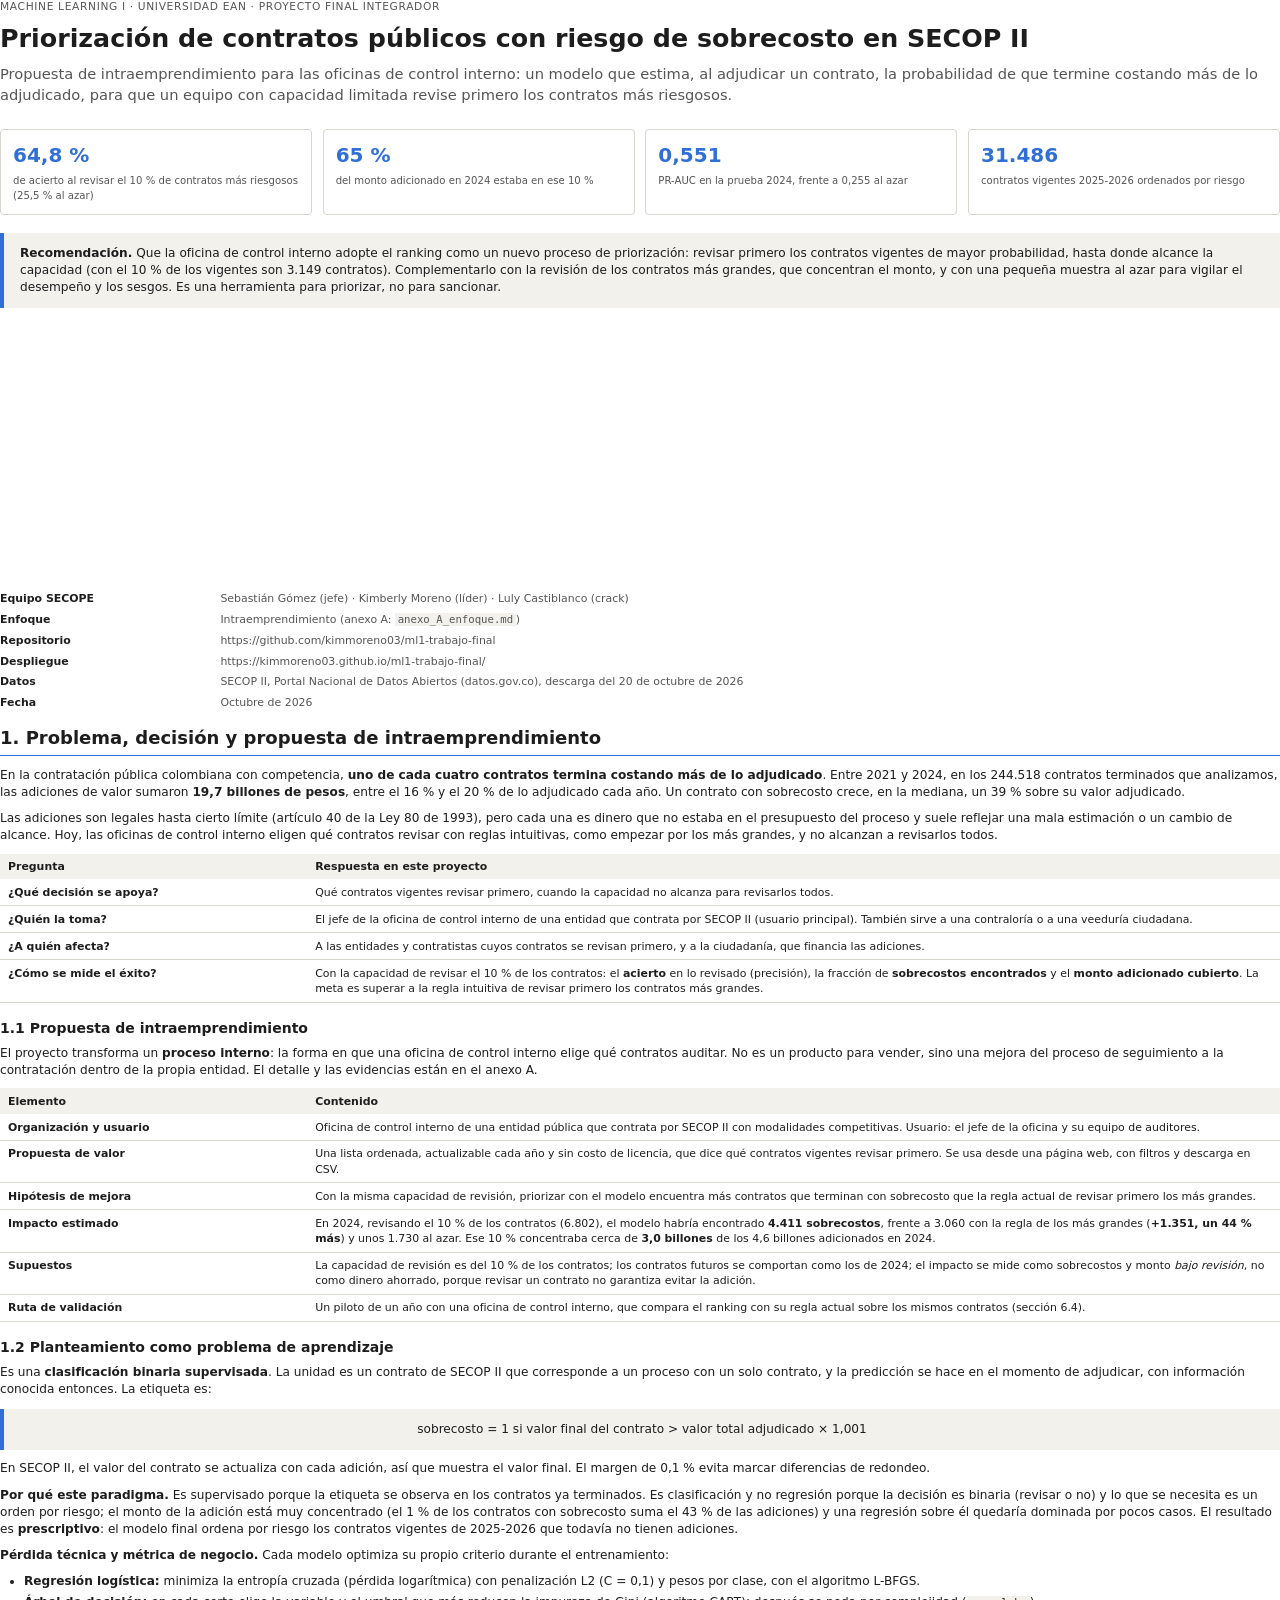
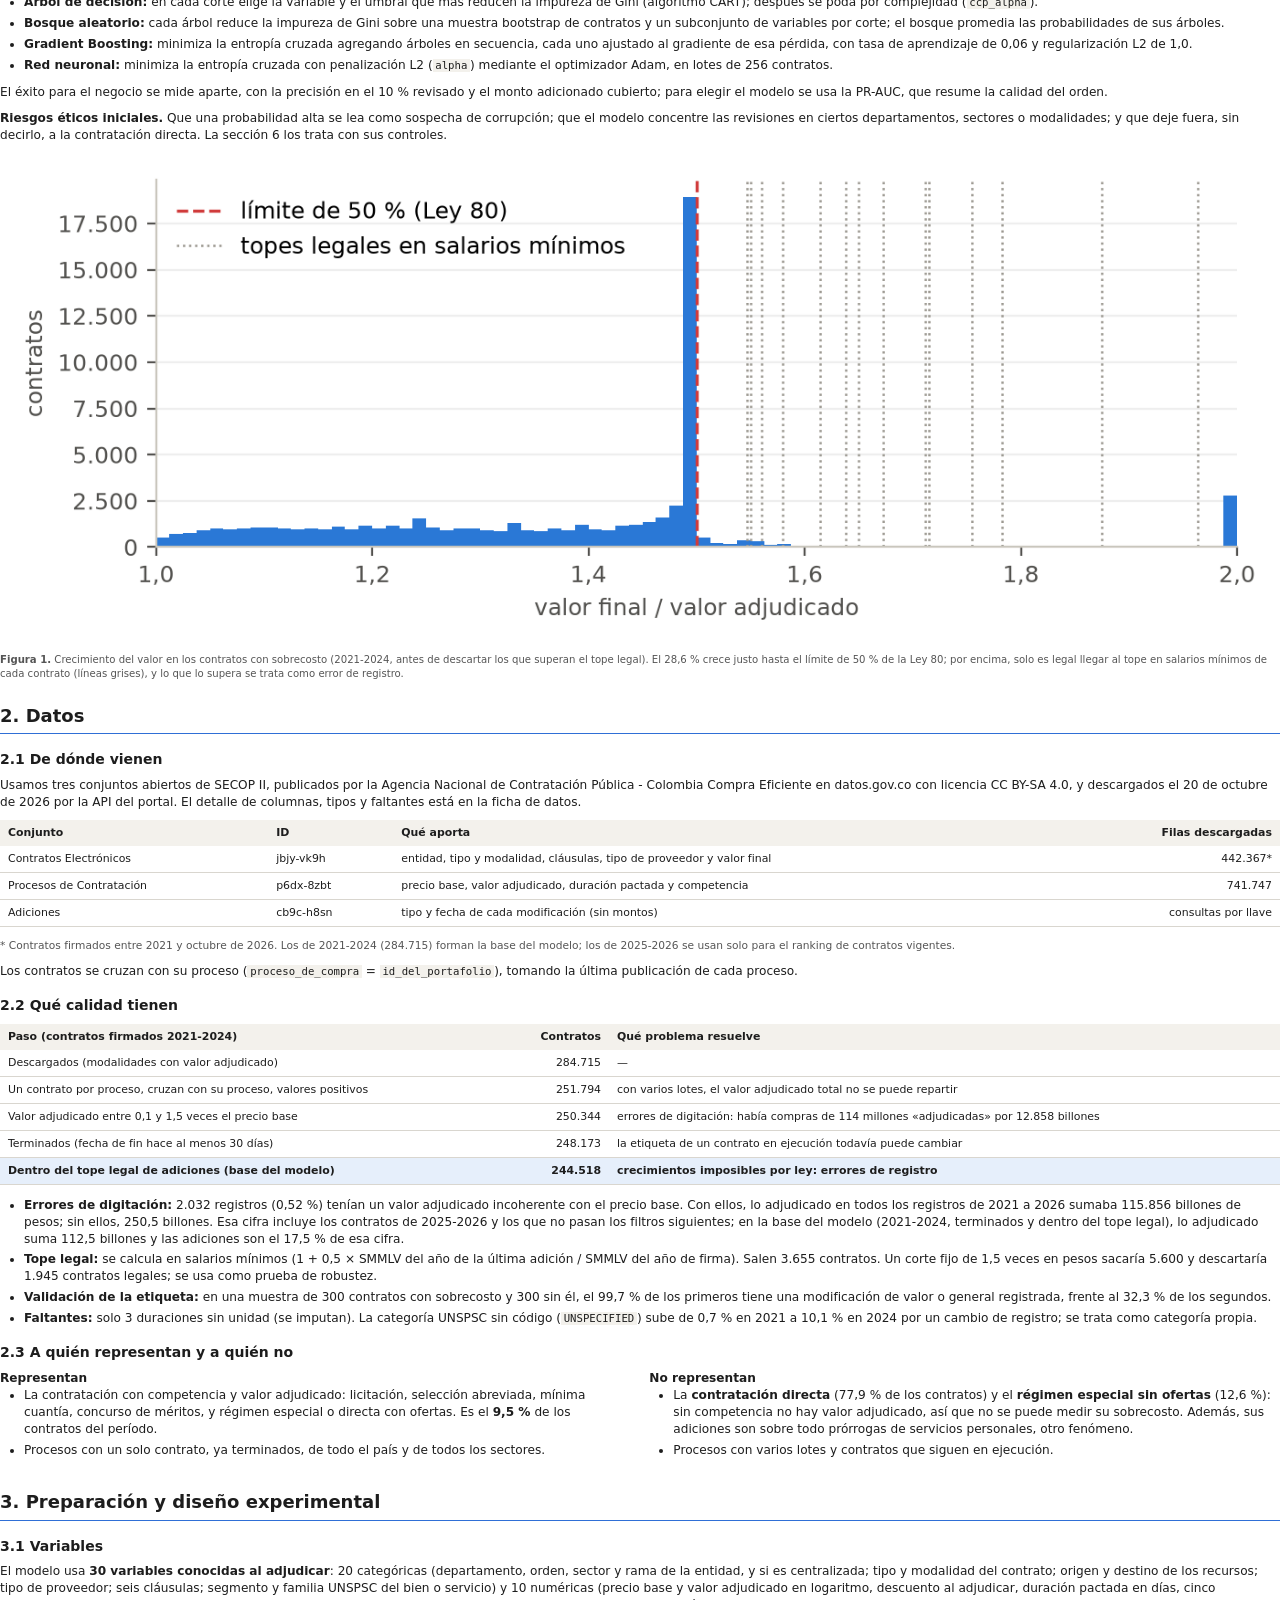
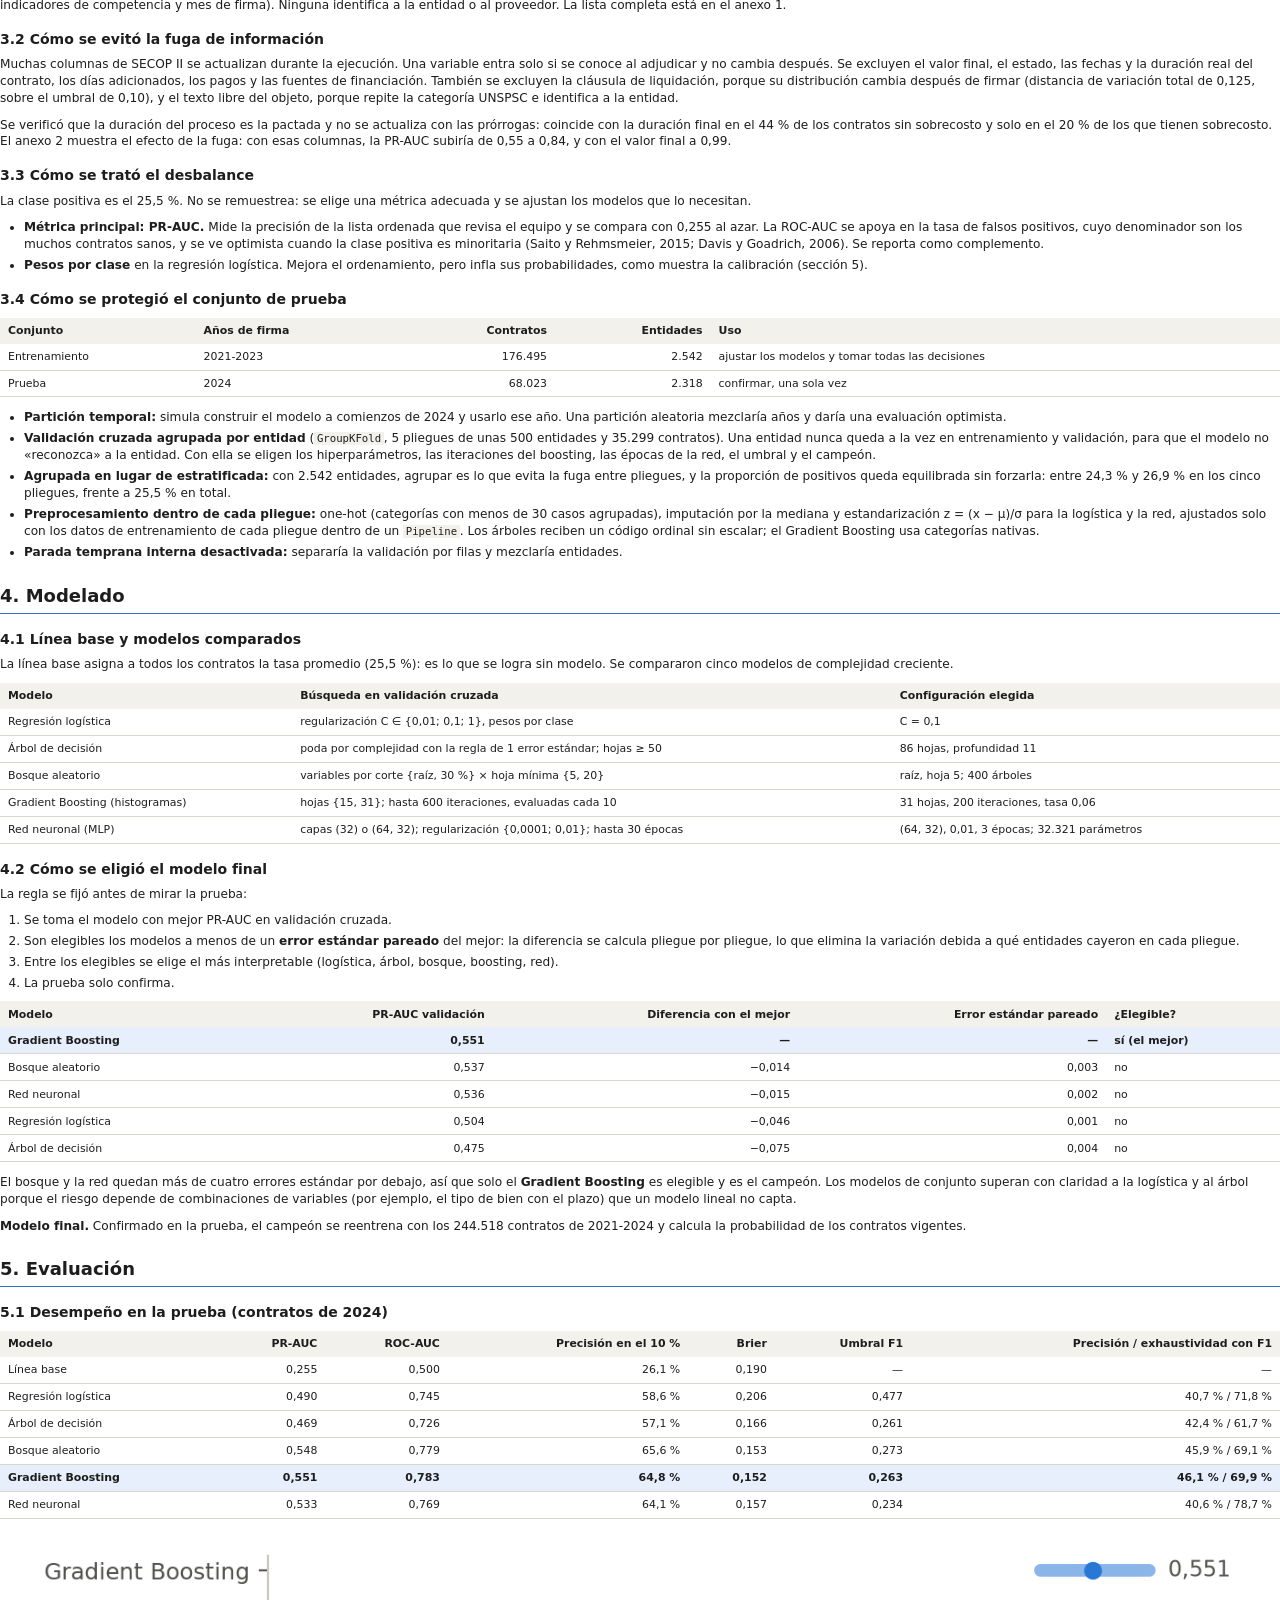
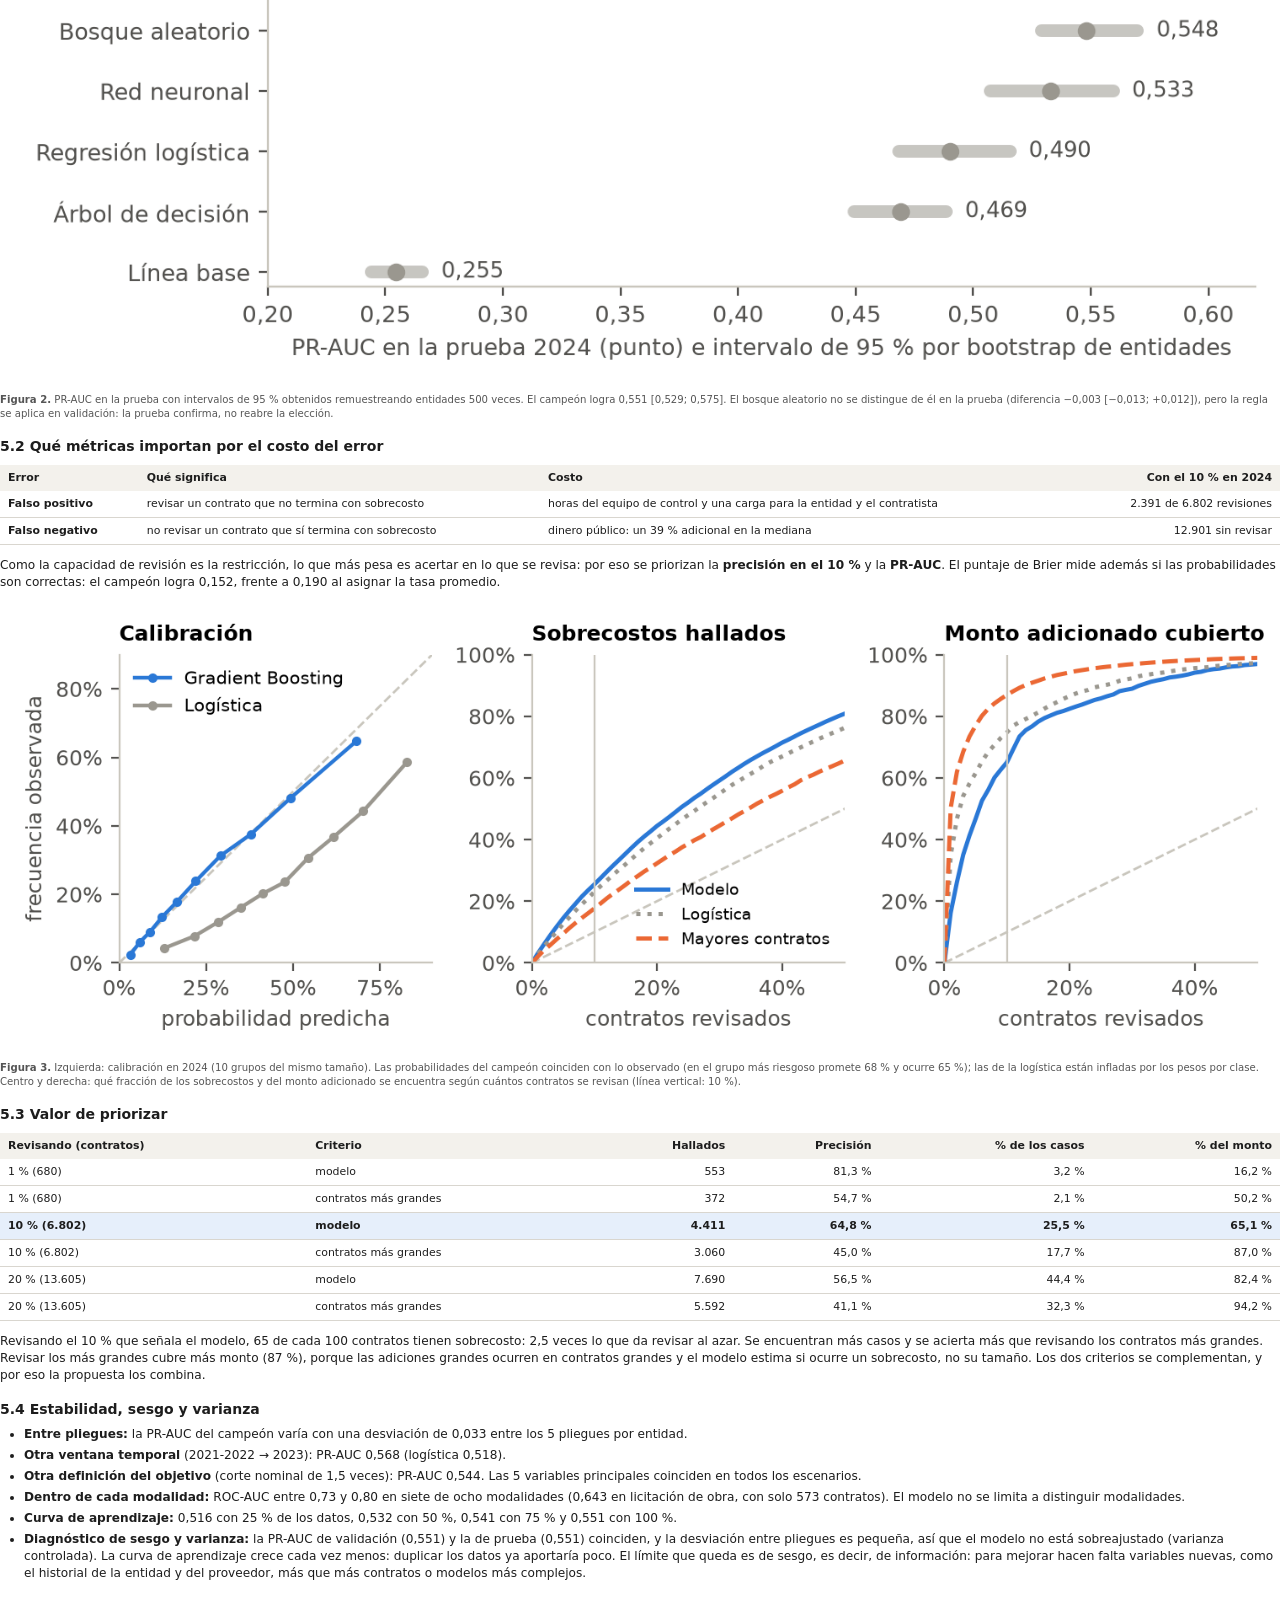
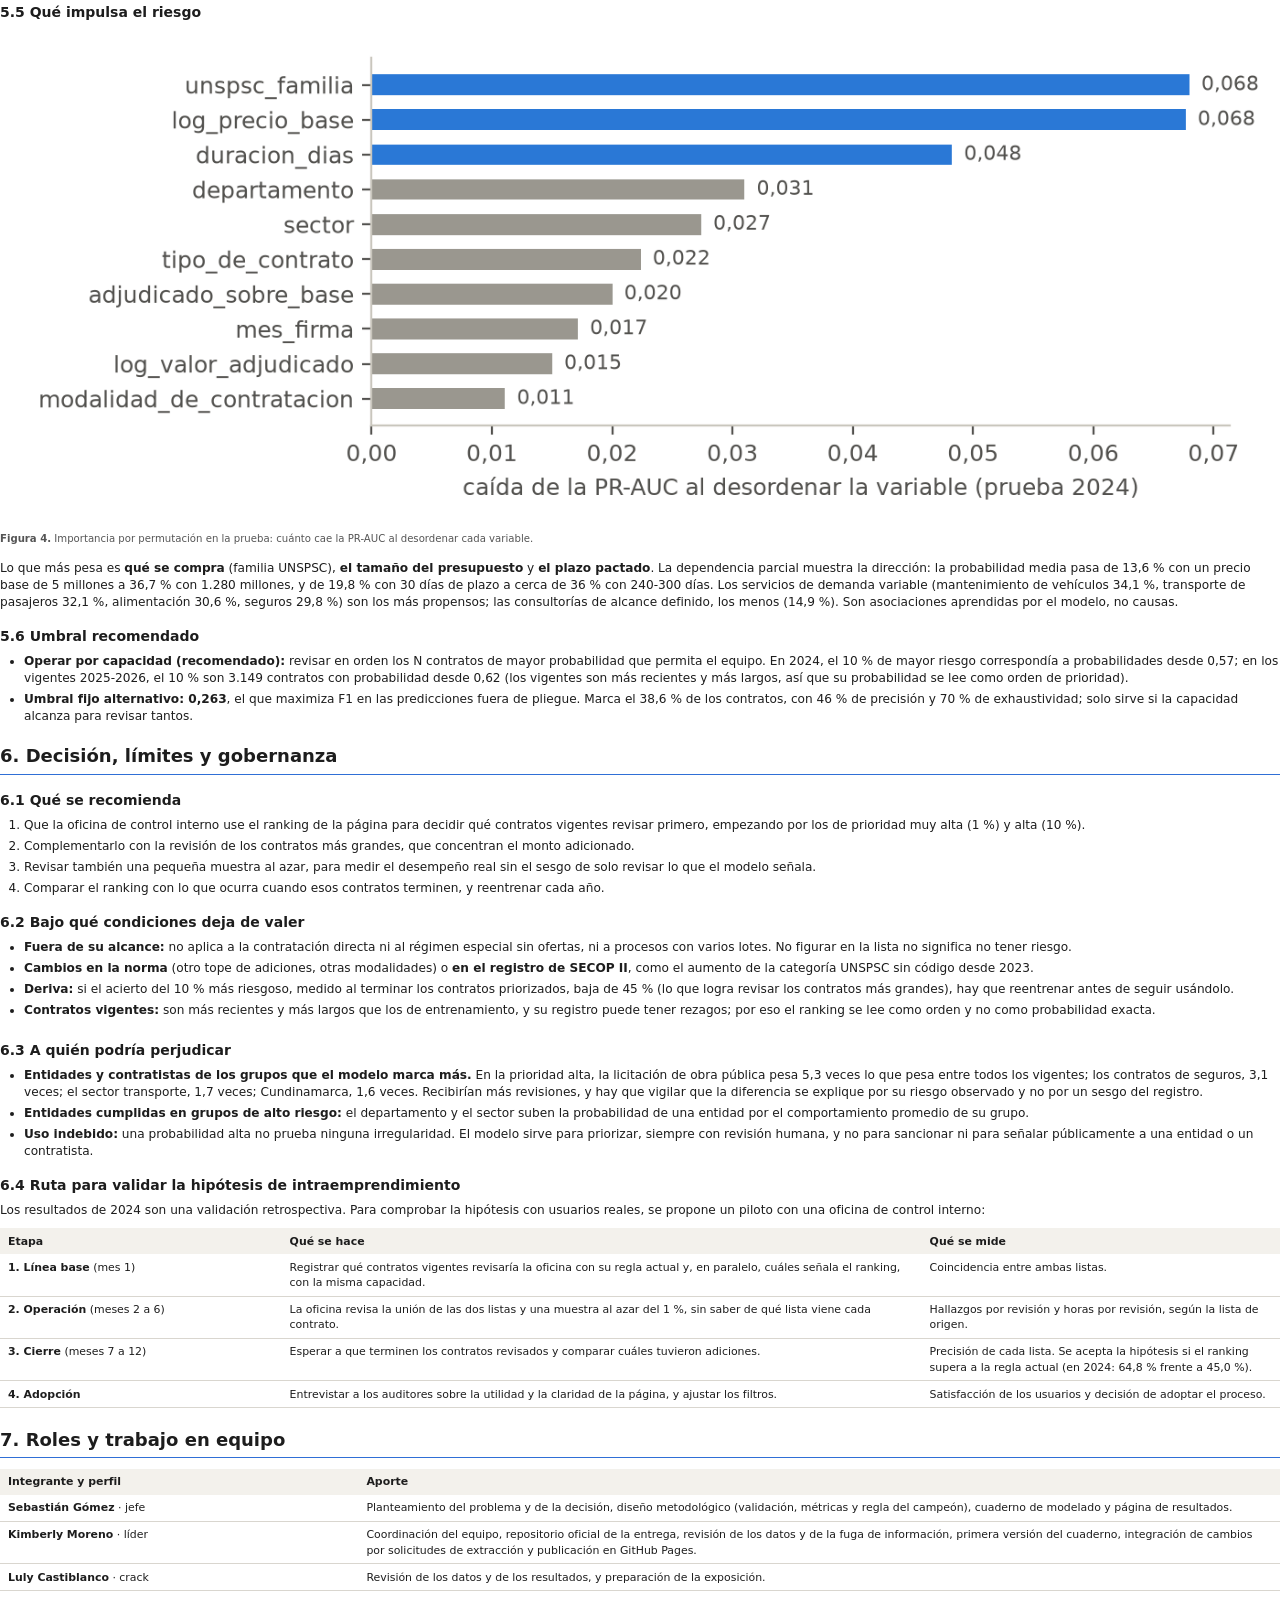
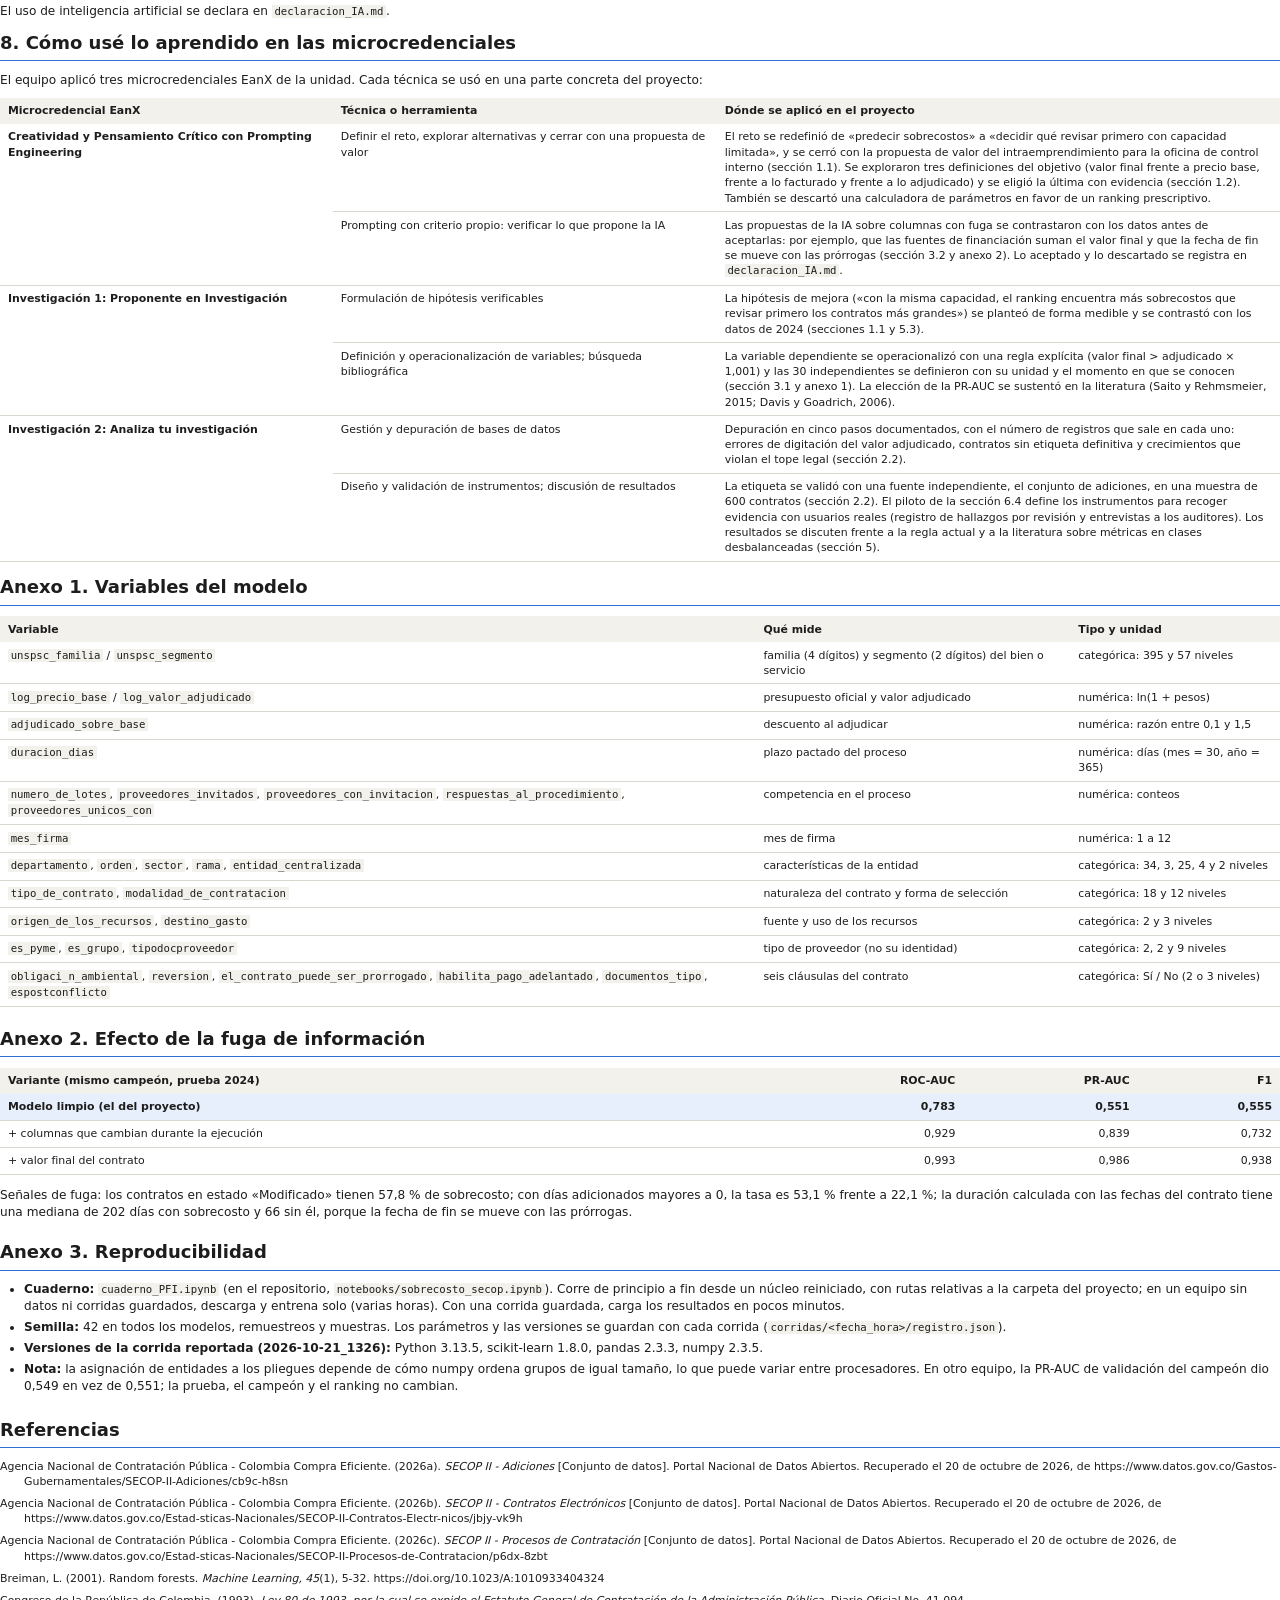
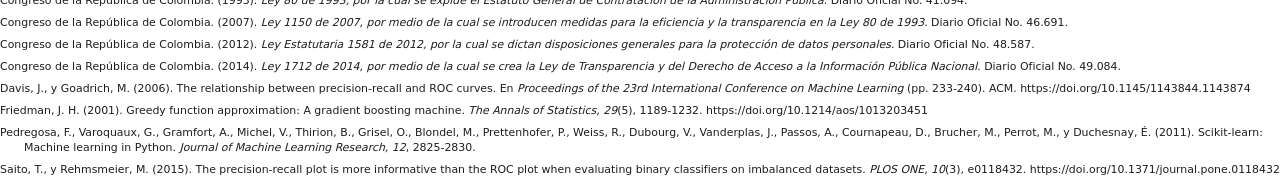
==== commit 4bacd852: "Informe: criterio de optimizacion por modelo, montos de 2.2 y variable faltante" ====
--- a/entrega/fuentes_pdf/informe_PFI.html
+++ b/entrega/fuentes_pdf/informe_PFI.html
@@ -62,7 +62,15 @@
 <div class="formula">sobrecosto = 1 si valor final del contrato &gt; valor total adjudicado × 1,001</div>
 <p>En SECOP II, el valor del contrato se actualiza con cada adición, así que muestra el valor final. El margen de 0,1 % evita marcar diferencias de redondeo.</p>
 <p><b>Por qué este paradigma.</b> Es supervisado porque la etiqueta se observa en los contratos ya terminados. Es clasificación y no regresión porque la decisión es binaria (revisar o no) y lo que se necesita es un orden por riesgo; el monto de la adición está muy concentrado (el 1 % de los contratos con sobrecosto suma el 43 % de las adiciones) y una regresión sobre él quedaría dominada por pocos casos. El resultado es <b>prescriptivo</b>: el modelo final ordena por riesgo los contratos vigentes de 2025-2026 que todavía no tienen adiciones.</p>
-<p><b>Pérdida técnica y métrica de negocio.</b> Los modelos se entrenan minimizando la entropía cruzada (pérdida logarítmica), que es la función de pérdida. El éxito para el negocio se mide aparte, con la precisión en el 10 % revisado y el monto adicionado cubierto; para elegir el modelo se usa la PR-AUC, que resume la calidad del orden.</p>
+<p><b>Pérdida técnica y métrica de negocio.</b> Cada modelo optimiza su propio criterio durante el entrenamiento:</p>
+<ul>
+  <li><b>Regresión logística:</b> minimiza la entropía cruzada (pérdida logarítmica) con penalización L2 (C = 0,1) y pesos por clase, con el algoritmo L-BFGS.</li>
+  <li><b>Árbol de decisión:</b> en cada corte elige la variable y el umbral que más reducen la impureza de Gini (algoritmo CART); después se poda por complejidad (<code>ccp_alpha</code>).</li>
+  <li><b>Bosque aleatorio:</b> cada árbol reduce la impureza de Gini sobre una muestra bootstrap de contratos y un subconjunto de variables por corte; el bosque promedia las probabilidades de sus árboles.</li>
+  <li><b>Gradient Boosting:</b> minimiza la entropía cruzada agregando árboles en secuencia, cada uno ajustado al gradiente de esa pérdida, con tasa de aprendizaje de 0,06 y regularización L2 de 1,0.</li>
+  <li><b>Red neuronal:</b> minimiza la entropía cruzada con penalización L2 (<code>alpha</code>) mediante el optimizador Adam, en lotes de 256 contratos.</li>
+</ul>
+<p>El éxito para el negocio se mide aparte, con la precisión en el 10 % revisado y el monto adicionado cubierto; para elegir el modelo se usa la PR-AUC, que resume la calidad del orden.</p>
 <p><b>Riesgos éticos iniciales.</b> Que una probabilidad alta se lea como sospecha de corrupción; que el modelo concentre las revisiones en ciertos departamentos, sectores o modalidades; y que deje fuera, sin decirlo, a la contratación directa. La sección 6 los trata con sus controles.</p>
 
 <figure class="evitar">
@@ -95,7 +103,7 @@
   <tr class="destacada"><td>Dentro del tope legal de adiciones (base del modelo)</td><td class="n">244.518</td><td>crecimientos imposibles por ley: errores de registro</td></tr>
 </table>
 <ul>
-  <li><b>Errores de digitación:</b> 2.032 registros (0,52 %) tenían un valor adjudicado incoherente con el precio base. Con ellos, lo adjudicado sumaba 115.856 billones de pesos; sin ellos, 250,5 billones. Los filtros siguientes retiran otros registros con montos atípicos: en la base final, lo adjudicado suma 112,5 billones y las adiciones son el 17,5 % de esa cifra.</li>
+  <li><b>Errores de digitación:</b> 2.032 registros (0,52 %) tenían un valor adjudicado incoherente con el precio base. Con ellos, lo adjudicado en todos los registros de 2021 a 2026 sumaba 115.856 billones de pesos; sin ellos, 250,5 billones. Esa cifra incluye los contratos de 2025-2026 y los que no pasan los filtros siguientes; en la base del modelo (2021-2024, terminados y dentro del tope legal), lo adjudicado suma 112,5 billones y las adiciones son el 17,5 % de esa cifra.</li>
   <li><b>Tope legal:</b> se calcula en salarios mínimos (1 + 0,5 × SMMLV del año de la última adición / SMMLV del año de firma). Salen 3.655 contratos. Un corte fijo de 1,5 veces en pesos sacaría 5.600 y descartaría 1.945 contratos legales; se usa como prueba de robustez.</li>
   <li><b>Validación de la etiqueta:</b> en una muestra de 300 contratos con sobrecosto y 300 sin él, el 99,7 % de los primeros tiene una modificación de valor o general registrada, frente al 32,3 % de los segundos.</li>
   <li><b>Faltantes:</b> solo 3 duraciones sin unidad (se imputan). La categoría UNSPSC sin código (<code>UNSPECIFIED</code>) sube de 0,7 % en 2021 a 10,1 % en 2024 por un cambio de registro; se trata como categoría propia.</li>
@@ -122,7 +130,7 @@
 <div class="seccion">
 <h2>3. Preparación y diseño experimental</h2>
 <h3>3.1 Variables</h3>
-<p>El modelo usa <b>30 variables conocidas al adjudicar</b>: 20 categóricas (departamento, orden, sector y rama de la entidad; tipo y modalidad del contrato; origen y destino de los recursos; tipo de proveedor; seis cláusulas; segmento y familia UNSPSC del bien o servicio) y 10 numéricas (precio base y valor adjudicado en logaritmo, descuento al adjudicar, duración pactada en días, cinco indicadores de competencia y mes de firma). Ninguna identifica a la entidad o al proveedor. La lista completa está en el anexo 1.</p>
+<p>El modelo usa <b>30 variables conocidas al adjudicar</b>: 20 categóricas (departamento, orden, sector y rama de la entidad, y si es centralizada; tipo y modalidad del contrato; origen y destino de los recursos; tipo de proveedor; seis cláusulas; segmento y familia UNSPSC del bien o servicio) y 10 numéricas (precio base y valor adjudicado en logaritmo, descuento al adjudicar, duración pactada en días, cinco indicadores de competencia y mes de firma). Ninguna identifica a la entidad o al proveedor. La lista completa está en el anexo 1.</p>
 
 <h3>3.2 Cómo se evitó la fuga de información</h3>
 <p>Muchas columnas de SECOP II se actualizan durante la ejecución. Una variable entra solo si se conoce al adjudicar y no cambia después. Se excluyen el valor final, el estado, las fechas y la duración real del contrato, los días adicionados, los pagos y las fuentes de financiación. También se excluyen la cláusula de liquidación, porque su distribución cambia después de firmar (distancia de variación total de 0,125, sobre el umbral de 0,10), y el texto libre del objeto, porque repite la categoría UNSPSC e identifica a la entidad.</p>
